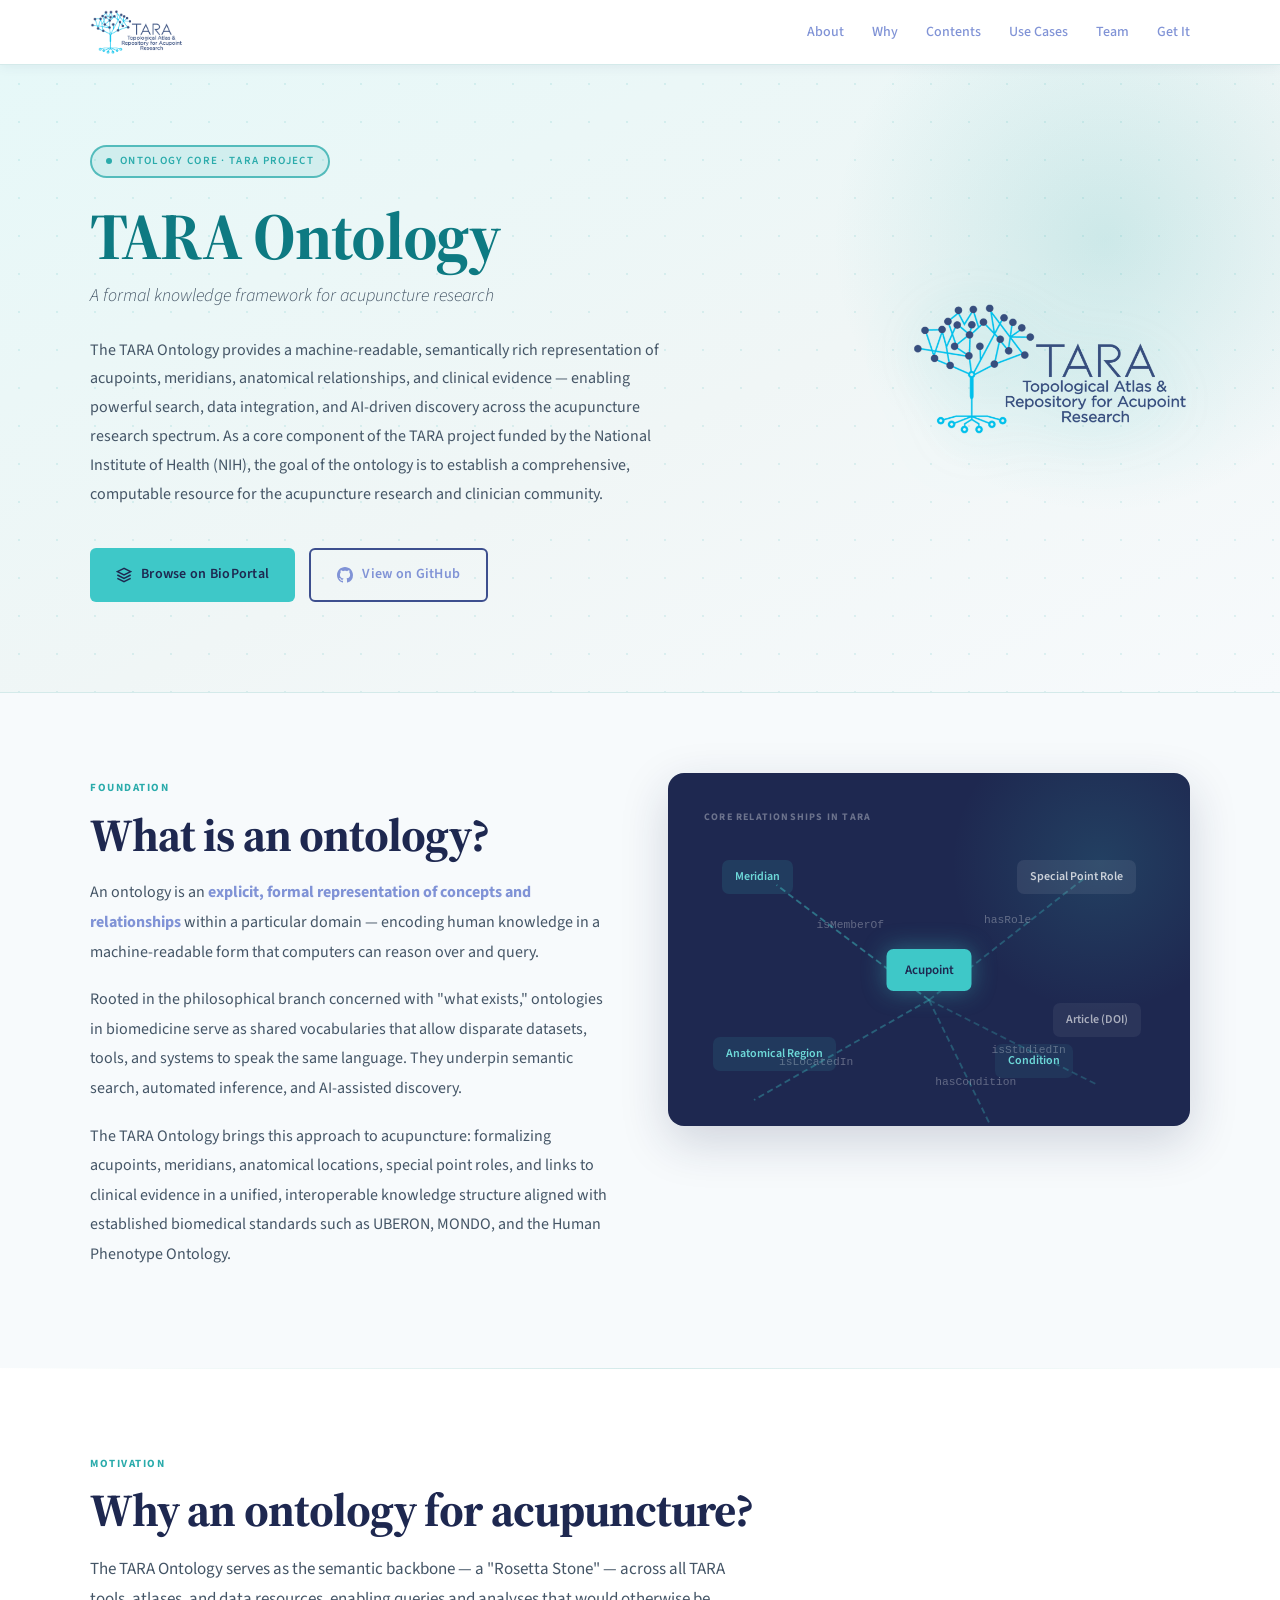
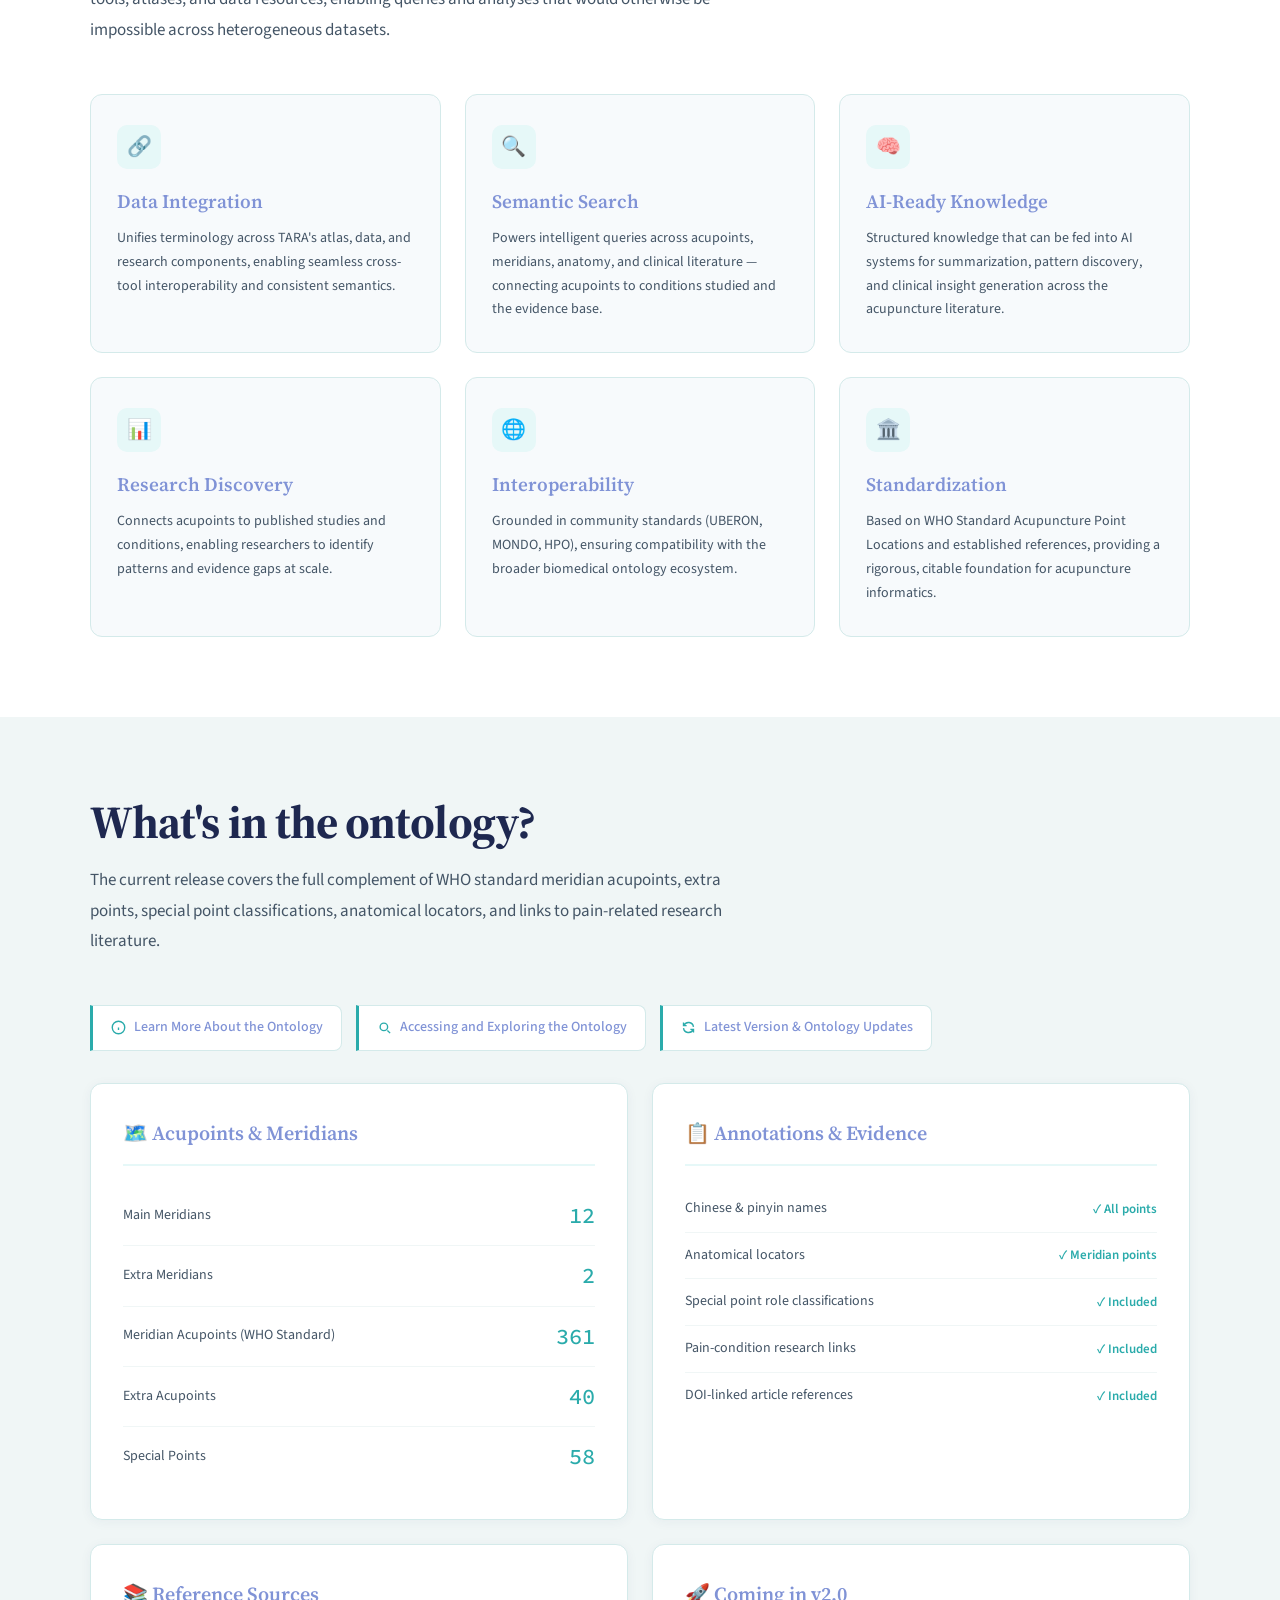
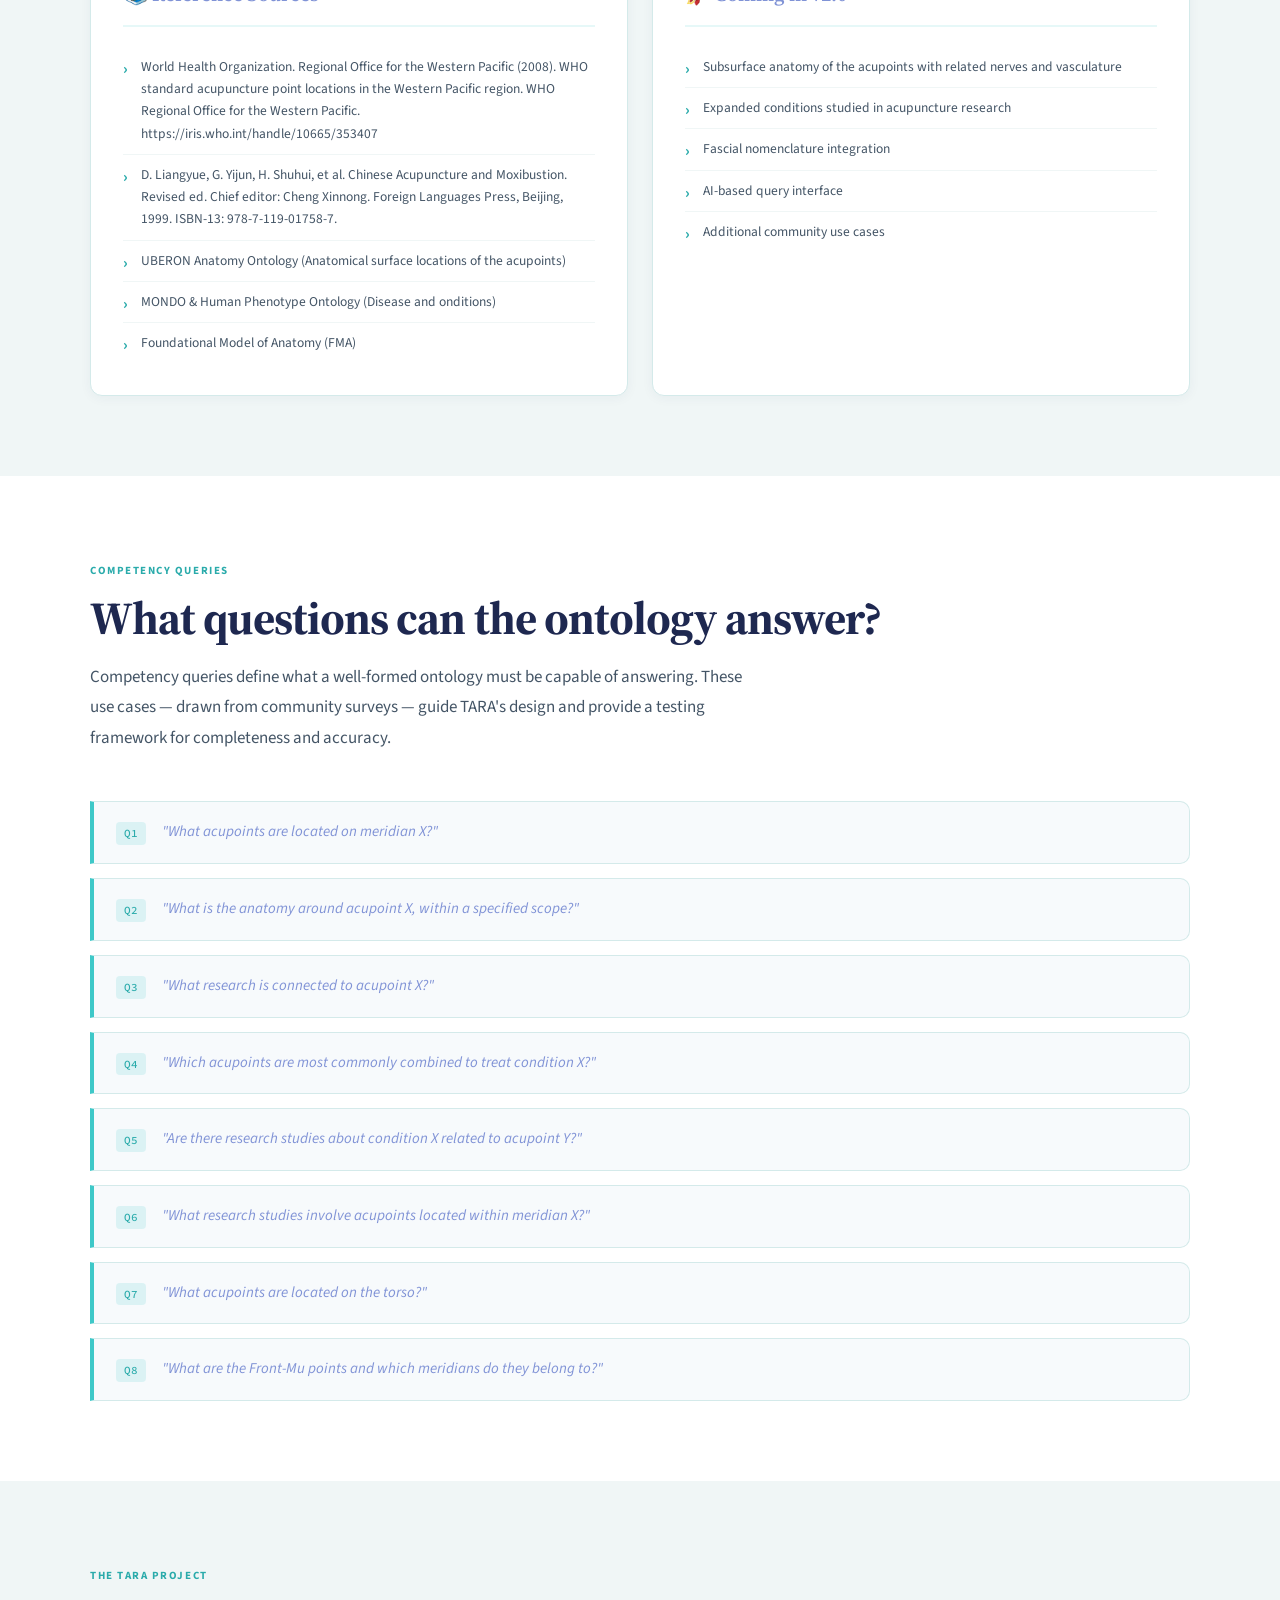
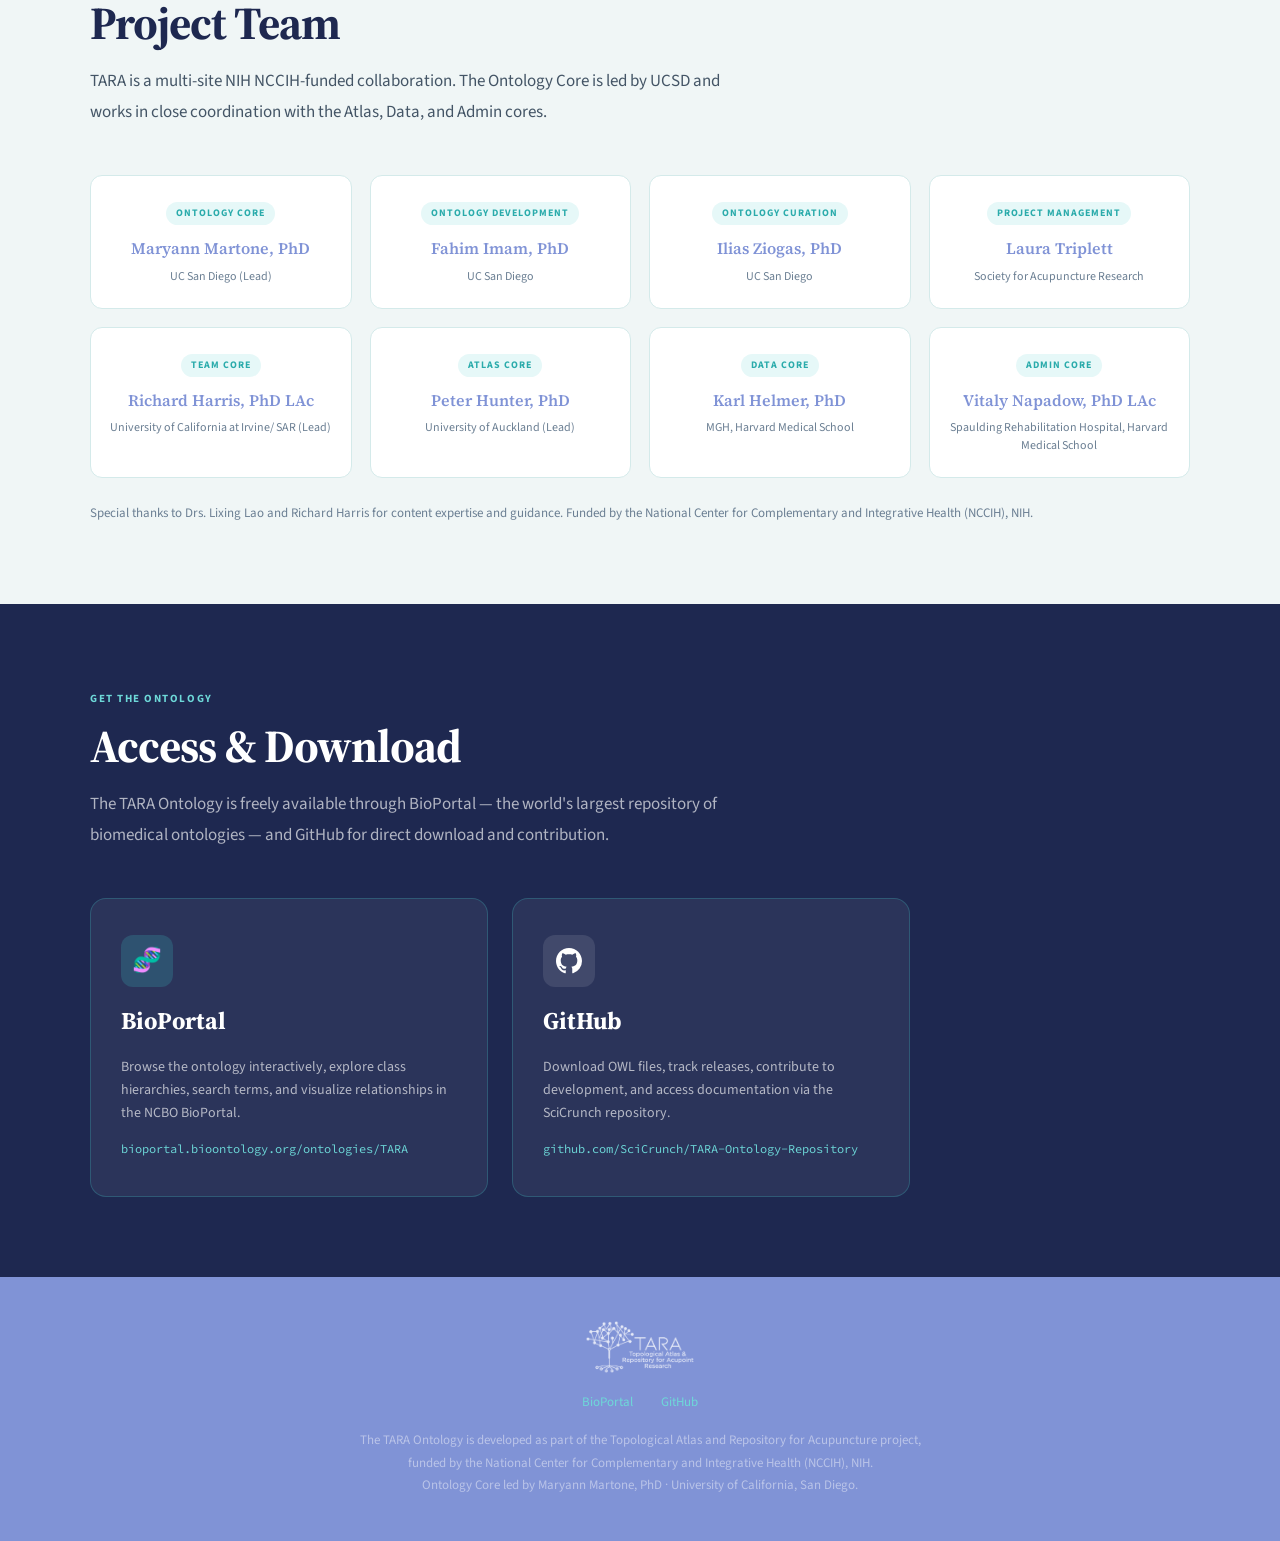
==== website/index.html @ 1ac1353b "added content for TARA ontology website" ====
<!DOCTYPE html>
<html lang="en">
<head>
<meta charset="UTF-8">
<meta name="viewport" content="width=device-width, initial-scale=1.0">
<title>TARA Ontology – Topological Atlas and Repository for Acupuncture</title>
<link rel="preconnect" href="https://fonts.googleapis.com">
<link rel="preconnect" href="https://fonts.gstatic.com" crossorigin>
<link href="https://fonts.googleapis.com/css2?family=Source+Serif+4:ital,opsz,wght@0,8..60,400;0,8..60,600;0,8..60,700;1,8..60,400;1,8..60,600&family=Source+Sans+3:wght@300;400;500;600;700&family=Source+Code+Pro:wght@400;500&display=swap" rel="stylesheet">
<link rel="stylesheet" href="tara-ontology-website.css">
</head>
<body>

<!-- NAV -->
<nav>
  <div class="nav-inner">
    <a href="https://www.acupunctureresearch.org/tara" target="_blank" class="nav-logo">
      <img src="tara-logo.png" alt="TARA – Topological Atlas and Repository for Acupoint Research">
    </a>
    <ul class="nav-links">
      <li><a href="#about">About</a></li>
      <li><a href="#why">Why</a></li>
      <li><a href="#contents">Contents</a></li>
      <li><a href="#usecases">Use Cases</a></li>
      <li><a href="#team">Team</a></li>
      <li><a href="#access">Get It</a></li>
    </ul>
  </div>
</nav>

<!-- HERO -->
<header class="hero">
  <div class="hero-inner">
    <div class="hero-text">
      <div class="hero-badge">Ontology Core · TARA Project</div>
      <h1><span>TARA Ontology</span></h1>
      <p class="hero-subtitle">A formal knowledge framework for acupuncture research</p>
      <p class="hero-desc">
        The TARA Ontology provides a machine-readable, semantically rich representation of
        acupoints, meridians, anatomical relationships, and clinical evidence — enabling
        powerful search, data integration, and AI-driven discovery across the acupuncture
        research spectrum.
        As a core component of the TARA project funded by the National Institute of Health (NIH), 
        the goal of the ontology is to establish a comprehensive, computable resource for the acupuncture 
        research and clinician community. 

      </p>
      <div class="hero-ctas">
        <a href="https://bioportal.bioontology.org/ontologies/TARA" target="_blank" class="btn btn-primary">
          <svg width="16" height="16" viewBox="0 0 24 24" fill="none" stroke="currentColor" stroke-width="2.2"><path d="M12 2L2 7l10 5 10-5-10-5z"/><path d="M2 17l10 5 10-5"/><path d="M2 12l10 5 10-5"/></svg>
          Browse on BioPortal
        </a>
        <a href="https://github.com/SciCrunch/TARA-Ontology-Repository" target="_blank" class="btn btn-outline">
          <svg width="16" height="16" viewBox="0 0 24 24" fill="currentColor"><path d="M12 0C5.37 0 0 5.37 0 12c0 5.31 3.435 9.795 8.205 11.385.6.105.825-.255.825-.57 0-.285-.015-1.23-.015-2.235-3.015.555-3.795-.735-4.035-1.41-.135-.345-.72-1.41-1.23-1.695-.42-.225-1.02-.78-.015-.795.945-.015 1.62.87 1.845 1.23 1.08 1.815 2.805 1.305 3.495.99.105-.78.42-1.305.765-1.605-2.67-.3-5.46-1.335-5.46-5.925 0-1.305.465-2.385 1.23-3.225-.12-.3-.54-1.53.12-3.18 0 0 1.005-.315 3.3 1.23.96-.27 1.98-.405 3-.405s2.04.135 3 .405c2.295-1.56 3.3-1.23 3.3-1.23.66 1.65.24 2.88.12 3.18.765.84 1.23 1.905 1.23 3.225 0 4.605-2.805 5.625-5.475 5.925.435.375.81 1.095.81 2.22 0 1.605-.015 2.895-.015 3.3 0 .315.225.69.825.57A12.02 12.02 0 0 0 24 12c0-6.63-5.37-12-12-12z"/></svg>
          View on GitHub
        </a>
      </div>
    </div>
    <div class="hero-logo-wrap">
      <a href="https://www.acupunctureresearch.org/tara" target="_blank">
        <img src="tara-logo.png" alt="TARA Logo">
      </a>
    </div>
  </div>
</header>

<main>
<!-- ABOUT -->
<section id="about">
  <div class="section-inner">
    <div class="ontology-grid">
      <div class="ontology-text reveal">
        <span class="section-tag">Foundation</span>
        <h2 class="section-title">What is an ontology?</h2>
        <p>
          An ontology is an <strong>explicit, formal representation of concepts and
          relationships</strong> within a particular domain — encoding human knowledge
          in a machine-readable form that computers can reason over and query.
        </p>
        <p>
          Rooted in the philosophical branch concerned with "what exists," ontologies in
          biomedicine serve as shared vocabularies that allow disparate datasets, tools,
          and systems to speak the same language. They underpin semantic search, automated
          inference, and AI-assisted discovery.
        </p>
        <p>
          The TARA Ontology brings this approach to acupuncture: formalizing acupoints,
          meridians, anatomical locations, special point roles, and links to clinical
          evidence in a unified, interoperable knowledge structure aligned with established
          biomedical standards such as UBERON, MONDO, and the Human Phenotype Ontology.
        </p>
      </div>

      <div class="kg-card reveal">
        <div class="kg-label-top">Core Relationships in TARA</div>
        <div class="kg-nodes">
          <svg class="kg-edges" viewBox="0 0 360 240" xmlns="http://www.w3.org/2000/svg">
            <line x1="180" y1="120" x2="58"  y2="28"  stroke="rgba(62,200,200,0.45)" stroke-width="1.5" stroke-dasharray="5 3"/>
            <line x1="180" y1="120" x2="305" y2="22"  stroke="rgba(62,200,200,0.3)"  stroke-width="1.5" stroke-dasharray="5 3"/>
            <line x1="180" y1="120" x2="40"  y2="200" stroke="rgba(62,200,200,0.35)" stroke-width="1.5" stroke-dasharray="5 3"/>
            <line x1="180" y1="120" x2="315" y2="188" stroke="rgba(62,200,200,0.25)" stroke-width="1.5" stroke-dasharray="5 3"/>
            <line x1="180" y1="120" x2="228" y2="218" stroke="rgba(62,200,200,0.3)"  stroke-width="1.5" stroke-dasharray="5 3"/>
            <text x="90"  y="62"  font-family="monospace" font-size="9" fill="rgba(255,255,255,0.3)">isMemberOf</text>
            <text x="224" y="58"  font-family="monospace" font-size="9" fill="rgba(255,255,255,0.3)">hasRole</text>
            <text x="60"  y="172" font-family="monospace" font-size="9" fill="rgba(255,255,255,0.3)">isLocatedIn</text>
            <text x="230" y="162" font-family="monospace" font-size="9" fill="rgba(255,255,255,0.3)">isStudiedIn</text>
            <text x="185" y="188" font-family="monospace" font-size="9" fill="rgba(255,255,255,0.3)">hasCondition</text>
          </svg>
          <div class="kg-node center">Acupoint</div>
          <div class="kg-node n1">Meridian</div>
          <div class="kg-node n2">Special Point Role</div>
          <div class="kg-node n3">Anatomical Region</div>
          <div class="kg-node n4">Article (DOI)</div>
          <div class="kg-node n5">Condition</div>
        </div>
      </div>
    </div>
  </div>
</section>

<div class="divider"></div>

<!-- WHY -->
<section id="why">
  <div class="section-inner">
    <span class="section-tag">Motivation</span>
    <h2 class="section-title">Why an ontology for acupuncture?</h2>
    <p class="section-lead">
      The TARA Ontology serves as the semantic backbone — a "Rosetta Stone" — across all TARA
      tools, atlases, and data resources, enabling queries and analyses that would otherwise
      be impossible across heterogeneous datasets.
    </p>
    <div class="benefits-grid">
      <div class="benefit-card reveal">
        <div class="benefit-icon">🔗</div>
        <h3>Data Integration</h3>
        <p>Unifies terminology across TARA's atlas, data, and research components, enabling seamless cross-tool interoperability and consistent semantics.</p>
      </div>
      <div class="benefit-card reveal">
        <div class="benefit-icon">🔍</div>
        <h3>Semantic Search</h3>
        <p>Powers intelligent queries across acupoints, meridians, anatomy, and clinical literature — connecting acupoints to conditions studied and the evidence base.</p>
      </div>
      <div class="benefit-card reveal">
        <div class="benefit-icon">🧠</div>
        <h3>AI-Ready Knowledge</h3>
        <p>Structured knowledge that can be fed into AI systems for summarization, pattern discovery, and clinical insight generation across the acupuncture literature.</p>
      </div>
      <div class="benefit-card reveal">
        <div class="benefit-icon">📊</div>
        <h3>Research Discovery</h3>
        <p>Connects acupoints to published studies and conditions, enabling researchers to identify patterns and evidence gaps at scale.</p>
      </div>
      <div class="benefit-card reveal">
        <div class="benefit-icon">🌐</div>
        <h3>Interoperability</h3>
        <p>Grounded in community standards (UBERON, MONDO, HPO), ensuring compatibility with the broader biomedical ontology ecosystem.</p>
      </div>
      <div class="benefit-card reveal">
        <div class="benefit-icon">🏛️</div>
        <h3>Standardization</h3>
        <p>Based on WHO Standard Acupuncture Point Locations and established references, providing a rigorous, citable foundation for acupuncture informatics.</p>
      </div>
    </div>
  </div>
</section>

<!-- CONTENTS -->
<section id="contents">
  <div class="section-inner">
    <h2 class="section-title">What's in the ontology?</h2>
    <p class="section-lead">
      The current release covers the full complement of WHO standard meridian acupoints, extra points,
      special point classifications, anatomical locators, and links to pain-related research literature.
    </p>
    <div class="contents-links">
      <a href="https://github.com/SciCrunch/TARA-Ontology-Repository#tara-acupoints-ontology--an-overview" target="_blank" class="contents-link">
        <svg width="15" height="15" viewBox="0 0 24 24" fill="none" stroke="currentColor" stroke-width="2.2"><circle cx="12" cy="12" r="10"/><path d="M12 16v-4m0-4h.01"/></svg>
        Learn More About the Ontology
      </a>
      <a href="https://github.com/SciCrunch/TARA-Ontology-Repository#accessing-and-exploring-tara-ontology" target="_blank" class="contents-link">
        <svg width="15" height="15" viewBox="0 0 24 24" fill="none" stroke="currentColor" stroke-width="2.2"><path d="M21 21l-4.35-4.35M17 11A6 6 0 1 1 5 11a6 6 0 0 1 12 0z"/></svg>
        Accessing and Exploring the Ontology
      </a>
      <a href="https://purl.org/tara/ontology/updates" target="_blank" class="contents-link">
        <svg width="15" height="15" viewBox="0 0 24 24" fill="none" stroke="currentColor" stroke-width="2.2"><path d="M4 4v5h.582m15.356 2A8.001 8.001 0 0 0 4.582 9m0 0H9m11 11v-5h-.581m0 0a8.003 8.003 0 0 1-15.357-2m15.357 2H15"/></svg>
        Latest Version &amp; Ontology Updates
      </a>
    </div>
    <div class="contents-grid">
      <div class="content-panel reveal">
        <h3>🗺️ Acupoints &amp; Meridians</h3>
        <div class="stat-row"><span>Main Meridians</span><span class="stat-num">12</span></div>
        <div class="stat-row"><span>Extra Meridians</span><span class="stat-num">2</span></div>
        <div class="stat-row"><span>Meridian Acupoints (WHO Standard)</span><span class="stat-num">361</span></div>
        <div class="stat-row"><span>Extra Acupoints</span><span class="stat-num">40</span></div>
        <div class="stat-row"><span>Special Points</span><span class="stat-num">58</span></div>
      </div>
      <div class="content-panel reveal">
        <h3>📋 Annotations &amp; Evidence</h3>
        <div class="stat-row"><span>Chinese &amp; pinyin names</span><span class="stat-check">✓ All points</span></div>
        <div class="stat-row"><span>Anatomical locators</span><span class="stat-check">✓ Meridian points</span></div>
        <div class="stat-row"><span>Special point role classifications</span><span class="stat-check">✓ Included</span></div>
        <div class="stat-row"><span>Pain-condition research links</span><span class="stat-check">✓ Included</span></div>
        <div class="stat-row"><span>DOI-linked article references</span><span class="stat-check">✓ Included</span></div>
      </div>
      <div class="content-panel reveal">
        <h3>📚 Reference Sources</h3>
        <div class="source-item">World Health Organization. Regional Office for the Western Pacific (2008). WHO standard acupuncture point locations in the Western Pacific region. WHO Regional Office for the Western Pacific. https://iris.who.int/handle/10665/353407</div>
        <div class="source-item">D. Liangyue, G. Yijun, H. Shuhui, et al. Chinese Acupuncture and Moxibustion. Revised ed. Chief editor:
 Cheng Xinnong. Foreign Languages Press, Beijing, 1999. ISBN-13: 978-7-119-01758-7.
</div>
        <div class="source-item">UBERON Anatomy Ontology (Anatomical surface locations of the acupoints)</div>
        <div class="source-item">MONDO &amp; Human Phenotype Ontology (Disease and onditions)</div>
        <div class="source-item">Foundational Model of Anatomy (FMA)</div>
      </div>
      <div class="content-panel reveal">
        <h3>🚀 Coming in v2.0</h3>
        <div class="source-item">Subsurface anatomy of the acupoints with related nerves and vasculature</div>
        <div class="source-item">Expanded conditions studied in acupuncture research</div>
        <div class="source-item">Fascial nomenclature integration</div>
        <div class="source-item">AI-based query interface</div>
        <div class="source-item">Additional community use cases</div>
      </div>
    </div>
  </div>
</section>

<!-- USE CASES -->
<section id="usecases">
  <div class="section-inner">
    <span class="section-tag">Competency Queries</span>
    <h2 class="section-title">What questions can the ontology answer?</h2>
    <p class="section-lead">
      Competency queries define what a well-formed ontology must be capable of answering. These
      use cases — drawn from community surveys — guide TARA's design and provide a testing
      framework for completeness and accuracy.
    </p>
    <div class="queries-list">
      <div class="query-item reveal"><span class="query-num">Q1</span><span class="query-text">"What acupoints are located on meridian X?"</span></div>
      <div class="query-item reveal"><span class="query-num">Q2</span><span class="query-text">"What is the anatomy around acupoint X, within a specified scope?"</span></div>
      <div class="query-item reveal"><span class="query-num">Q3</span><span class="query-text">"What research is connected to acupoint X?"</span></div>
      <div class="query-item reveal"><span class="query-num">Q4</span><span class="query-text">"Which acupoints are most commonly combined to treat condition X?"</span></div>
      <div class="query-item reveal"><span class="query-num">Q5</span><span class="query-text">"Are there research studies about condition X related to acupoint Y?"</span></div>
      <div class="query-item reveal"><span class="query-num">Q6</span><span class="query-text">"What research studies involve acupoints located within meridian X?"</span></div>
      <div class="query-item reveal"><span class="query-num">Q7</span><span class="query-text">"What acupoints are located on the torso?"</span></div>
      <div class="query-item reveal"><span class="query-num">Q8</span><span class="query-text">"What are the Front-Mu points and which meridians do they belong to?"</span></div>
    </div>
  </div>
</section>

<!-- TEAM -->
<section id="team">
  <div class="section-inner">
    <span class="section-tag">The TARA Project</span>
    <h2 class="section-title">Project Team</h2>
    <p class="section-lead">
      TARA is a multi-site NIH NCCIH-funded collaboration. The Ontology Core is led by UCSD
      and works in close coordination with the Atlas, Data, and Admin cores.
    </p>
    <div class="team-grid">
      <div class="team-card reveal">
        <div class="team-core-tag">Ontology Core</div>
        <div class="team-lead">Maryann Martone, PhD</div>
        <div class="team-inst">UC San Diego (Lead)</div>
      </div>
       <div class="team-card reveal">
        <div class="team-core-tag">Ontology Development</div>
        <div class="team-lead">Fahim Imam, PhD</div>
        <div class="team-inst">UC San Diego</div>
      </div>
      <div class="team-card reveal">
        <div class="team-core-tag">Ontology Curation</div>
        <div class="team-lead">Ilias Ziogas, PhD</div>
        <div class="team-inst">UC San Diego</div>
      </div>
      <div class="team-card reveal">
        <div class="team-core-tag">Project Management</div>
        <div class="team-lead">Laura Triplett</div>
        <div class="team-inst">Society for Acupuncture Research</div>
      </div>
      <div class="team-card reveal">
        <div class="team-core-tag">Team Core</div>
        <div class="team-lead">Richard Harris, PhD LAc</div>
        <div class="team-inst">University of California at Irvine/ SAR (Lead)</div>
      </div>
      <div class="team-card reveal">
        <div class="team-core-tag">Atlas Core</div>
        <div class="team-lead">Peter Hunter, PhD</div>
        <div class="team-inst">University of Auckland (Lead)</div>
      </div>
      <div class="team-card reveal">
        <div class="team-core-tag">Data Core</div>
        <div class="team-lead">Karl Helmer, PhD</div>
        <div class="team-inst">MGH, Harvard Medical School</div>
      </div>
      <div class="team-card reveal">
        <div class="team-core-tag">Admin Core</div>
        <div class="team-lead">Vitaly Napadow, PhD LAc</div>
        <div class="team-inst">Spaulding Rehabilitation Hospital, Harvard Medical School</div>
      </div>
     
    </div>
    <p style="margin-top:24px; font-size:13px; color:var(--text-lt);">
      Special thanks to Drs. Lixing Lao and Richard Harris for content expertise and guidance.
      Funded by the National Center for Complementary and Integrative Health (NCCIH), NIH.
    </p>
  </div>
</section>

<!-- ACCESS -->
<section id="access">
  <div class="section-inner">
    <span class="section-tag">Get the Ontology</span>
    <h2 class="section-title">Access &amp; Download</h2>
    <p class="section-lead">
      The TARA Ontology is freely available through BioPortal — the world's largest repository
      of biomedical ontologies — and GitHub for direct download and contribution.
    </p>
    <div class="access-cards">
      <a href="https://bioportal.bioontology.org/ontologies/TARA" target="_blank" class="access-card reveal">
        <div class="access-icon bioportal">🧬</div>
        <h3>BioPortal</h3>
        <p>Browse the ontology interactively, explore class hierarchies, search terms, and visualize relationships in the NCBO BioPortal.</p>
        <span class="access-url">bioportal.bioontology.org/ontologies/TARA</span>
      </a>
      <a href="https://github.com/SciCrunch/TARA-Ontology-Repository" target="_blank" class="access-card reveal">
        <div class="access-icon github">
          <svg width="26" height="26" viewBox="0 0 24 24" fill="white"><path d="M12 0C5.37 0 0 5.37 0 12c0 5.31 3.435 9.795 8.205 11.385.6.105.825-.255.825-.57 0-.285-.015-1.23-.015-2.235-3.015.555-3.795-.735-4.035-1.41-.135-.345-.72-1.41-1.23-1.695-.42-.225-1.02-.78-.015-.795.945-.015 1.62.87 1.845 1.23 1.08 1.815 2.805 1.305 3.495.99.105-.78.42-1.305.765-1.605-2.67-.3-5.46-1.335-5.46-5.925 0-1.305.465-2.385 1.23-3.225-.12-.3-.54-1.53.12-3.18 0 0 1.005-.315 3.3 1.23.96-.27 1.98-.405 3-.405s2.04.135 3 .405c2.295-1.56 3.3-1.23 3.3-1.23.66 1.65.24 2.88.12 3.18.765.84 1.23 1.905 1.23 3.225 0 4.605-2.805 5.625-5.475 5.925.435.375.81 1.095.81 2.22 0 1.605-.015 2.895-.015 3.3 0 .315.225.69.825.57A12.02 12.02 0 0 0 24 12c0-6.63-5.37-12-12-12z"/></svg>
        </div>
        <h3>GitHub</h3>
        <p>Download OWL files, track releases, contribute to development, and access documentation via the SciCrunch repository.</p>
        <span class="access-url">github.com/SciCrunch/TARA-Ontology-Repository</span>
      </a>
    </div>
  </div>
</section>
</main>

<!-- FOOTER -->
<footer>
  <div class="footer-inner">
    <div class="footer-logo">
      <img src="tara-logo.png" alt="TARA">
    </div>
    <div class="footer-links">
      <a href="https://bioportal.bioontology.org/ontologies/TARA" target="_blank">BioPortal</a>
      <a href="https://github.com/SciCrunch/TARA-Ontology-Repository" target="_blank">GitHub</a>
    </div>
    <p>
      The TARA Ontology is developed as part of the Topological Atlas and Repository for Acupuncture project,<br>
      funded by the National Center for Complementary and Integrative Health (NCCIH), NIH.<br>
      Ontology Core led by Maryann Martone, PhD · University of California, San Diego.
    </p>
  </div>
</footer>

<script>
  const observer = new IntersectionObserver((entries) => {
    entries.forEach((entry, i) => {
      if (entry.isIntersecting) {
        setTimeout(() => entry.target.classList.add('visible'), i * 75);
        observer.unobserve(entry.target);
      }
    });
  }, { threshold: 0.08, rootMargin: '0px 0px -30px 0px' });
  document.querySelectorAll('.reveal').forEach(el => observer.observe(el));
</script>
</body>
</html>
---- website/tara-ontology-website.css ----
:root {
  --navy:      #8093d6;
  --navy-dk:   #1e2850;
  --navy-lt:   #3d4f8e;
  --teal:      #3ec8c8;
  --teal-dk:   #2aabab;
  --teal-lt:   #6dd8d8;
  --teal-pale: #e6f8f8;
  --white:     #ffffff;
  --off-white: #f7fafc;
  --light-bg:  #f0f6f6;
  --border:    #d4eaea;
  --text:      #1e2d3d;
  --text-mid:  #445566;
  --text-lt:   #6b7f93;
}

*, *::before, *::after { box-sizing: border-box; margin: 0; padding: 0; }
html { scroll-behavior: smooth; }

body {
  font-family: 'Source Sans 3', sans-serif;
  background: var(--white);
  color: var(--text);
  line-height: 1.7;
  font-size: 16px;
}

/* ── NAV ────────────────────────────────── */
nav {
  position: sticky;
  top: 0;
  z-index: 100;
  background: rgba(255,255,255,0.97);
  backdrop-filter: blur(10px);
  border-bottom: 1px solid var(--border);
  padding: 0 40px;
  box-shadow: 0 1px 12px rgba(45,58,107,0.08);
}

.nav-inner {
  max-width: 1100px;
  margin: 0 auto;
  display: flex;
  align-items: center;
  justify-content: space-between;
  height: 64px;
}

.nav-logo img {
  height: 44px;
  width: auto;
  display: block;
}

.nav-links {
  display: flex;
  gap: 28px;
  list-style: none;
}

.nav-links a {
  color: var(--navy);
  text-decoration: none;
  font-size: 14px;
  font-weight: 500;
  transition: color 0.2s;
  padding-bottom: 2px;
  border-bottom: 2px solid transparent;
}

.nav-links a:hover {
  color: var(--teal-dk);
  border-bottom-color: var(--teal);
}

/* ── HERO ───────────────────────────────── */
.hero {
  background: linear-gradient(155deg, #e6f8f8 0%, #f0f6f6 55%, #f7fafc 100%);
  padding: 80px 40px 90px;
  position: relative;
  overflow: hidden;
  border-bottom: 1px solid var(--border);
}

.hero::before {
  content: '';
  position: absolute;
  top: -100px; right: -100px;
  width: 550px; height: 550px;
  border-radius: 50%;
  background: radial-gradient(circle, rgba(42,171,171,0.18) 0%, transparent 70%);
  pointer-events: none;
}

.hero::after {
  content: '';
  position: absolute;
  inset: 0;
  background-image: radial-gradient(circle, rgba(42,171,171,0.12) 1px, transparent 1px);
  background-size: 38px 38px;
  pointer-events: none;
}

.hero-inner {
  position: relative;
  z-index: 1;
  max-width: 1100px;
  margin: 0 auto;
  display: grid;
  grid-template-columns: 1fr auto;
  gap: 48px;
  align-items: center;
}

.hero-badge {
  display: inline-flex;
  align-items: center;
  gap: 8px;
  background: rgba(42,171,171,0.12);
  border: 2px solid rgba(42,171,171,0.75);
  border-radius: 100px;
  padding: 5px 14px;
  font-size: 11px;
  font-weight: 600;
  letter-spacing: 0.12em;
  text-transform: uppercase;
  color: var(--teal-dk);
  margin-bottom: 24px;
}

.hero-badge::before {
  content: '';
  width: 6px; height: 6px;
  border-radius: 50%;
  background: var(--teal-dk);
  animation: pulse 2s ease infinite;
}

@keyframes pulse {
  0%, 100% { opacity: 1; transform: scale(1); }
  50%       { opacity: 0.4; transform: scale(1.6); }
}

.hero h1 {
  font-family: 'Source Serif 4', serif;
  font-size: clamp(38px, 5.5vw, 66px);
  font-weight: 700;
  color: var(--navy-dk);
  line-height: 1.05;
  letter-spacing: -0.02em;
  margin-bottom: 10px;
}

.hero h1 span { color: #0e7a82; }

.hero-subtitle {
  font-size: 18px;
  font-weight: 300;
  color: var(--text-mid);
  margin-bottom: 24px;
  font-style: italic;
}

.hero-desc {
  font-size: 16px;
  color: var(--text-mid);
  max-width: 600px;
  line-height: 1.8;
  margin-bottom: 40px;
}

.hero-ctas { display: flex; flex-wrap: wrap; gap: 14px; }

.hero-logo-wrap {
  position: relative;
  z-index: 1;
  display: flex;
  align-items: center;
  justify-content: center;
}

.hero-logo-wrap img {
  width: 280px;
  max-width: 100%;
  filter: drop-shadow(0 8px 32px rgba(62,200,200,0.35));
  animation: floatLogo 6s ease-in-out infinite;
}

@keyframes floatLogo {
  0%, 100% { transform: translateY(0); }
  50%       { transform: translateY(-10px); }
}

/* ── BUTTONS ────────────────────────────── */
.btn {
  display: inline-flex;
  align-items: center;
  gap: 9px;
  padding: 13px 26px;
  border-radius: 6px;
  font-family: 'Source Sans 3', sans-serif;
  font-size: 14px;
  font-weight: 600;
  letter-spacing: 0.02em;
  text-decoration: none;
  transition: all 0.22s ease;
  cursor: pointer;
  border: none;
}

.btn-primary {
  background: var(--teal);
  color: var(--navy-dk);
}

.btn-primary:hover {
  background: var(--teal-lt);
  transform: translateY(-2px);
  box-shadow: 0 8px 24px rgba(62,200,200,0.35);
}

.btn-outline {
  background: transparent;
  color: var(--navy);
  border: 2px solid var(--navy-lt);
}

.btn-outline:hover {
  border-color: var(--teal-dk);
  color: var(--teal-dk);
  transform: translateY(-2px);
}

/* ── SECTIONS ───────────────────────────── */
section { padding: 80px 40px; }

.section-inner { max-width: 1100px; margin: 0 auto; }

.section-tag {
  display: inline-block;
  font-size: 11px;
  font-weight: 700;
  letter-spacing: 0.14em;
  text-transform: uppercase;
  color: var(--teal-dk);
  margin-bottom: 12px;
}

.section-title {
  font-family: 'Source Serif 4', serif;
  font-size: clamp(28px, 4vw, 46px);
  font-weight: 700;
  color: var(--navy-dk);
  line-height: 1.1;
  letter-spacing: -0.02em;
  margin-bottom: 18px;
}

.section-lead {
  font-size: 17px;
  color: var(--text-mid);
  max-width: 660px;
  line-height: 1.8;
  margin-bottom: 48px;
}

/* ── ABOUT ──────────────────────────────── */
#about { background: var(--off-white); }

.ontology-grid {
  display: grid;
  grid-template-columns: 1fr 1fr;
  gap: 56px;
  align-items: start;
}

.ontology-text p {
  font-size: 16px;
  color: var(--text-mid);
  line-height: 1.85;
  margin-bottom: 18px;
}

.ontology-text p strong { color: var(--navy); }

.kg-card {
  background: var(--navy-dk);
  border-radius: 16px;
  padding: 36px;
  position: relative;
  overflow: hidden;
  box-shadow: 0 16px 48px rgba(30,40,80,0.18);
}

.kg-card::before {
  content: '';
  position: absolute;
  top: -60px; right: -60px;
  width: 300px; height: 300px;
  border-radius: 50%;
  background: radial-gradient(circle, rgba(62,200,200,0.15) 0%, transparent 70%);
}

.kg-label-top {
  font-size: 10px;
  font-weight: 700;
  letter-spacing: 0.12em;
  text-transform: uppercase;
  color: rgba(255,255,255,0.35);
  margin-bottom: 24px;
  position: relative;
}

.kg-nodes { position: relative; height: 240px; }

.kg-node {
  position: absolute;
  border-radius: 7px;
  padding: 7px 13px;
  font-size: 12px;
  font-weight: 600;
  white-space: nowrap;
  font-family: 'Source Sans 3', sans-serif;
}

.kg-node.center {
  background: var(--teal);
  color: var(--navy-dk);
  top: 50%; left: 50%;
  transform: translate(-50%, -50%);
  font-size: 13px;
  padding: 10px 18px;
  box-shadow: 0 0 24px rgba(62,200,200,0.4);
}

.kg-node.n1 { background: rgba(62,200,200,0.12); color: var(--teal-lt); top: 4%; left: 4%; }
.kg-node.n2 { background: rgba(255,255,255,0.08); color: rgba(255,255,255,0.75); top: 4%; right: 4%; }
.kg-node.n3 { background: rgba(62,200,200,0.1);  color: var(--teal-lt); bottom: 8%; left: 2%; }
.kg-node.n4 { background: rgba(255,255,255,0.06); color: rgba(255,255,255,0.6); bottom: 22%; right: 3%; }
.kg-node.n5 { background: rgba(62,200,200,0.08); color: var(--teal-lt); bottom: 5%; right: 18%; }

.kg-edges { position: absolute; inset: 0; pointer-events: none; }

/* ── WHY ────────────────────────────────── */
#why { background: var(--white); }

.benefits-grid {
  display: grid;
  grid-template-columns: repeat(3, 1fr);
  gap: 24px;
}

.benefit-card {
  background: var(--off-white);
  border: 1px solid var(--border);
  border-radius: 12px;
  padding: 30px 26px;
  transition: all 0.28s ease;
  position: relative;
  overflow: hidden;
}

.benefit-card::after {
  content: '';
  position: absolute;
  top: 0; left: 0; right: 0;
  height: 3px;
  background: linear-gradient(90deg, var(--teal-dk), var(--teal-lt));
  transform: scaleX(0);
  transform-origin: left;
  transition: transform 0.3s ease;
}

.benefit-card:hover::after { transform: scaleX(1); }
.benefit-card:hover {
  background: var(--white);
  transform: translateY(-4px);
  box-shadow: 0 12px 36px rgba(45,58,107,0.1);
  border-color: var(--teal-lt);
}

.benefit-icon {
  width: 44px; height: 44px;
  border-radius: 10px;
  background: var(--teal-pale);
  display: flex;
  align-items: center;
  justify-content: center;
  font-size: 20px;
  margin-bottom: 16px;
}

.benefit-card h3 {
  font-family: 'Source Serif 4', serif;
  font-size: 19px;
  font-weight: 600;
  color: var(--navy);
  margin-bottom: 10px;
}

.benefit-card p { font-size: 14px; color: var(--text-mid); line-height: 1.7; }

/* ── CONTENTS ───────────────────────────── */
#contents { background: var(--light-bg); }

.contents-grid {
  display: grid;
  grid-template-columns: 1fr 1fr;
  gap: 24px;
}

.content-panel {
  background: var(--white);
  border: 1px solid var(--border);
  border-radius: 12px;
  padding: 32px;
  box-shadow: 0 2px 12px rgba(45,58,107,0.05);
}

.content-panel h3 {
  font-family: 'Source Serif 4', serif;
  font-size: 20px;
  font-weight: 600;
  color: var(--navy);
  margin-bottom: 20px;
  padding-bottom: 14px;
  border-bottom: 2px solid var(--teal-pale);
}

.stat-row {
  display: flex;
  align-items: center;
  justify-content: space-between;
  padding: 11px 0;
  border-bottom: 1px solid var(--light-bg);
  font-size: 14px;
  color: var(--text-mid);
}

.stat-row:last-child { border-bottom: none; }

.stat-num {
  font-family: 'Source Code Pro', monospace;
  font-size: 22px;
  font-weight: 500;
  color: var(--teal-dk);
}

.stat-check { font-size: 13px; color: var(--teal-dk); font-weight: 600; }

.source-item {
  font-size: 13.5px;
  color: var(--text-mid);
  line-height: 1.65;
  padding: 9px 0 9px 18px;
  border-bottom: 1px solid var(--light-bg);
  position: relative;
}

.source-item::before {
  content: '›';
  position: absolute;
  left: 0;
  color: var(--teal-dk);
  font-weight: 700;
  font-size: 16px;
}

.source-item:last-child { border-bottom: none; }

/* ── CONTENTS LINKS ─────────────────────── */
.contents-links {
  display: flex;
  flex-wrap: wrap;
  gap: 14px;
  margin-bottom: 32px;
}

.contents-link {
  display: inline-flex;
  align-items: center;
  gap: 8px;
  padding: 10px 18px;
  background: var(--white);
  border: 1px solid var(--border);
  border-left: 3px solid var(--teal-dk);
  border-radius: 0 8px 8px 0;
  font-size: 14px;
  font-weight: 500;
  color: var(--navy);
  text-decoration: none;
  transition: all 0.2s ease;
}

.contents-link svg { color: var(--teal-dk); flex-shrink: 0; }

.contents-link:hover {
  background: var(--teal-pale);
  border-color: var(--teal-dk);
  color: var(--teal-dk);
  transform: translateX(3px);
  box-shadow: 0 3px 12px rgba(45,58,107,0.08);
}

/* ── USE CASES ──────────────────────────── */
#usecases { background: var(--white); }

.queries-list { display: flex; flex-direction: column; gap: 14px; }

.query-item {
  background: var(--off-white);
  border: 1px solid var(--border);
  border-left: 4px solid var(--teal);
  border-radius: 0 10px 10px 0;
  padding: 18px 22px;
  display: flex;
  align-items: flex-start;
  gap: 16px;
  transition: all 0.2s ease;
}

.query-item:hover {
  background: var(--teal-pale);
  transform: translateX(4px);
  border-color: var(--teal-dk);
  border-left-color: var(--teal-dk);
  box-shadow: 0 4px 16px rgba(45,58,107,0.08);
}

.query-num {
  font-family: 'Source Code Pro', monospace;
  font-size: 11px;
  font-weight: 500;
  color: var(--teal-dk);
  background: rgba(62,200,200,0.15);
  border-radius: 4px;
  padding: 2px 8px;
  flex-shrink: 0;
  margin-top: 2px;
}

.query-text { font-size: 15px; color: var(--navy); font-style: italic; line-height: 1.6; }

/* ── TEAM ───────────────────────────────── */
#team { background: var(--light-bg); }

.team-grid { display: grid; grid-template-columns: repeat(4, 1fr); gap: 18px; }

.team-card {
  background: var(--white);
  border: 1px solid var(--border);
  border-radius: 12px;
  padding: 22px 18px;
  text-align: center;
  transition: all 0.25s ease;
}

.team-card:hover {
  transform: translateY(-3px);
  box-shadow: 0 8px 28px rgba(45,58,107,0.1);
  border-color: var(--teal-lt);
}

.team-core-tag {
  font-size: 10px;
  font-weight: 700;
  letter-spacing: 0.1em;
  text-transform: uppercase;
  color: var(--teal-dk);
  background: var(--teal-pale);
  border-radius: 100px;
  padding: 3px 10px;
  display: inline-block;
  margin-bottom: 10px;
}

.team-lead { font-family: 'Source Serif 4', serif; font-size: 16px; font-weight: 600; color: var(--navy); margin-bottom: 5px; }
.team-inst { font-size: 12px; color: var(--text-lt); line-height: 1.5; }

/* ── ACCESS ─────────────────────────────── */
#access { background: var(--navy-dk); padding: 80px 40px; }
#access .section-title { color: #fff; }
#access .section-tag   { color: var(--teal-lt); }
#access .section-lead  { color: rgba(255,255,255,0.65); }

.access-cards { display: grid; grid-template-columns: 1fr 1fr; gap: 24px; max-width: 820px; }

.access-card {
  background: rgba(255,255,255,0.06);
  border: 1px solid rgba(62,200,200,0.25);
  border-radius: 16px;
  padding: 36px 30px;
  text-decoration: none;
  color: #fff;
  transition: all 0.3s ease;
  display: flex;
  flex-direction: column;
  gap: 14px;
}

.access-card:hover {
  background: rgba(62,200,200,0.1);
  border-color: var(--teal);
  transform: translateY(-4px);
  box-shadow: 0 16px 48px rgba(62,200,200,0.15);
}

.access-icon {
  width: 52px; height: 52px;
  border-radius: 12px;
  display: flex;
  align-items: center;
  justify-content: center;
  font-size: 24px;
}

.access-icon.bioportal { background: rgba(62,200,200,0.2); }
.access-icon.github    { background: rgba(255,255,255,0.1); }

.access-card h3 { font-family: 'Source Serif 4', serif; font-size: 24px; font-weight: 700; }
.access-card p  { font-size: 14px; color: rgba(255,255,255,0.65); line-height: 1.65; }

.access-url {
  font-size: 12px;
  font-family: 'Source Code Pro', monospace;
  color: var(--teal-lt);
  margin-top: auto;
  word-break: break-all;
}

/* ── FOOTER ─────────────────────────────── */
footer { background: var(--navy); padding: 44px 40px; text-align: center; }
.footer-inner { max-width: 800px; margin: 0 auto; }

.footer-logo { display: flex; align-items: center; justify-content: center; margin-bottom: 18px; }
.footer-logo img { height: 52px; filter: brightness(0) invert(1) opacity(0.8); }

footer p { font-size: 13px; color: rgba(255,255,255,0.45); line-height: 1.75; }

.footer-links { display: flex; justify-content: center; gap: 28px; margin: 16px 0; }
.footer-links a { font-size: 13px; color: var(--teal-lt); text-decoration: none; transition: color 0.2s; }
.footer-links a:hover { color: #fff; }

/* ── DIVIDER ─────────────────────────────── */
.divider { height: 1px; background: linear-gradient(90deg, transparent, var(--border), transparent); }

/* ── ANIMATIONS ──────────────────────────── */
.reveal { opacity: 0; transform: translateY(18px); transition: opacity 0.55s ease, transform 0.55s ease; }
.reveal.visible { opacity: 1; transform: translateY(0); }

@keyframes fadeUp {
  from { opacity: 0; transform: translateY(20px); }
  to   { opacity: 1; transform: translateY(0); }
}

.hero-badge     { animation: fadeUp 0.7s 0.0s ease both; }
.hero h1        { animation: fadeUp 0.7s 0.1s ease both; }
.hero-subtitle  { animation: fadeUp 0.7s 0.2s ease both; }
.hero-desc      { animation: fadeUp 0.7s 0.3s ease both; }
.hero-ctas      { animation: fadeUp 0.7s 0.4s ease both; }
.hero-logo-wrap { animation: fadeUp 0.9s 0.3s ease both; }

/* ── RESPONSIVE ──────────────────────────── */
@media (max-width: 960px) {
  .hero-inner    { grid-template-columns: 1fr; }
  .hero-logo-wrap{ display: none; }
  .ontology-grid,
  .contents-grid,
  .access-cards  { grid-template-columns: 1fr; }
  .benefits-grid { grid-template-columns: repeat(2, 1fr); }
  .team-grid     { grid-template-columns: repeat(2, 1fr); }
  .nav-links     { display: none; }
}

@media (max-width: 600px) {
  section, .hero { padding: 60px 20px; }
  .benefits-grid,
  .team-grid     { grid-template-columns: 1fr; }
  #access        { padding: 60px 20px; }
}
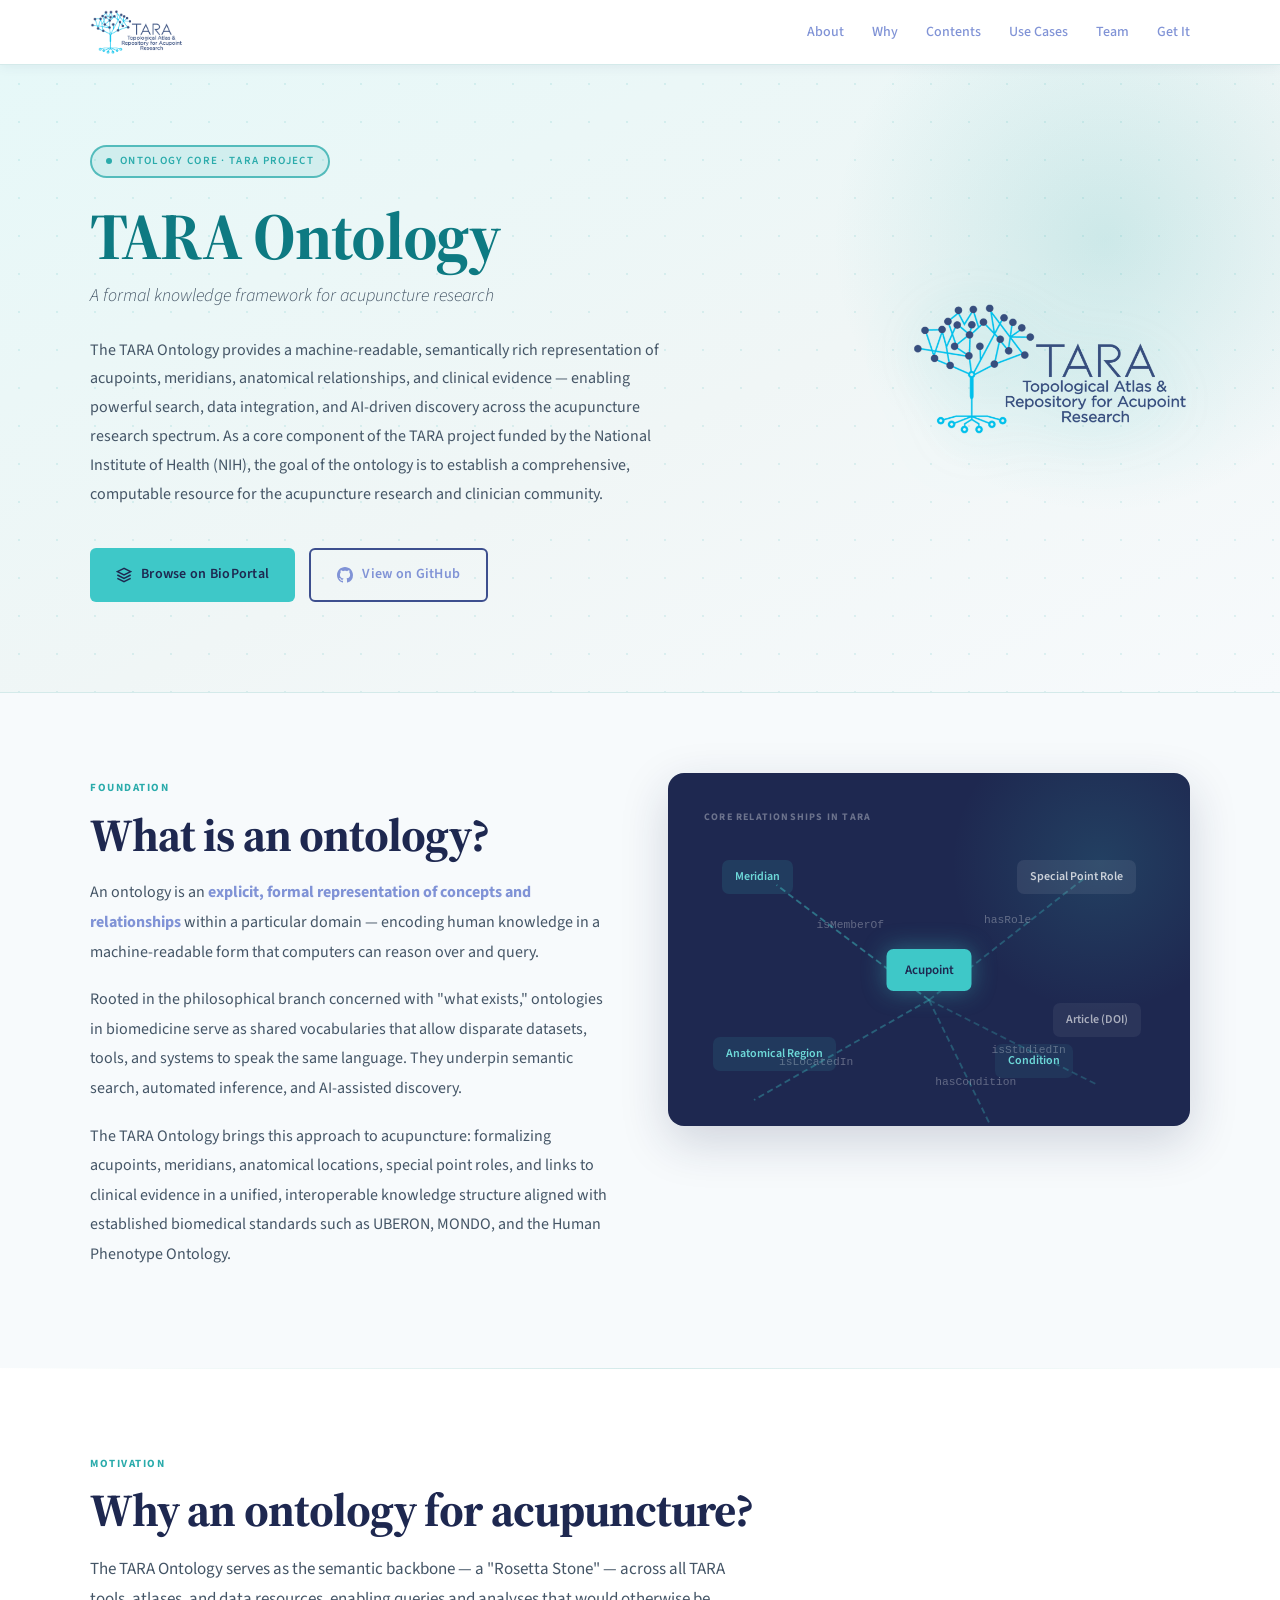
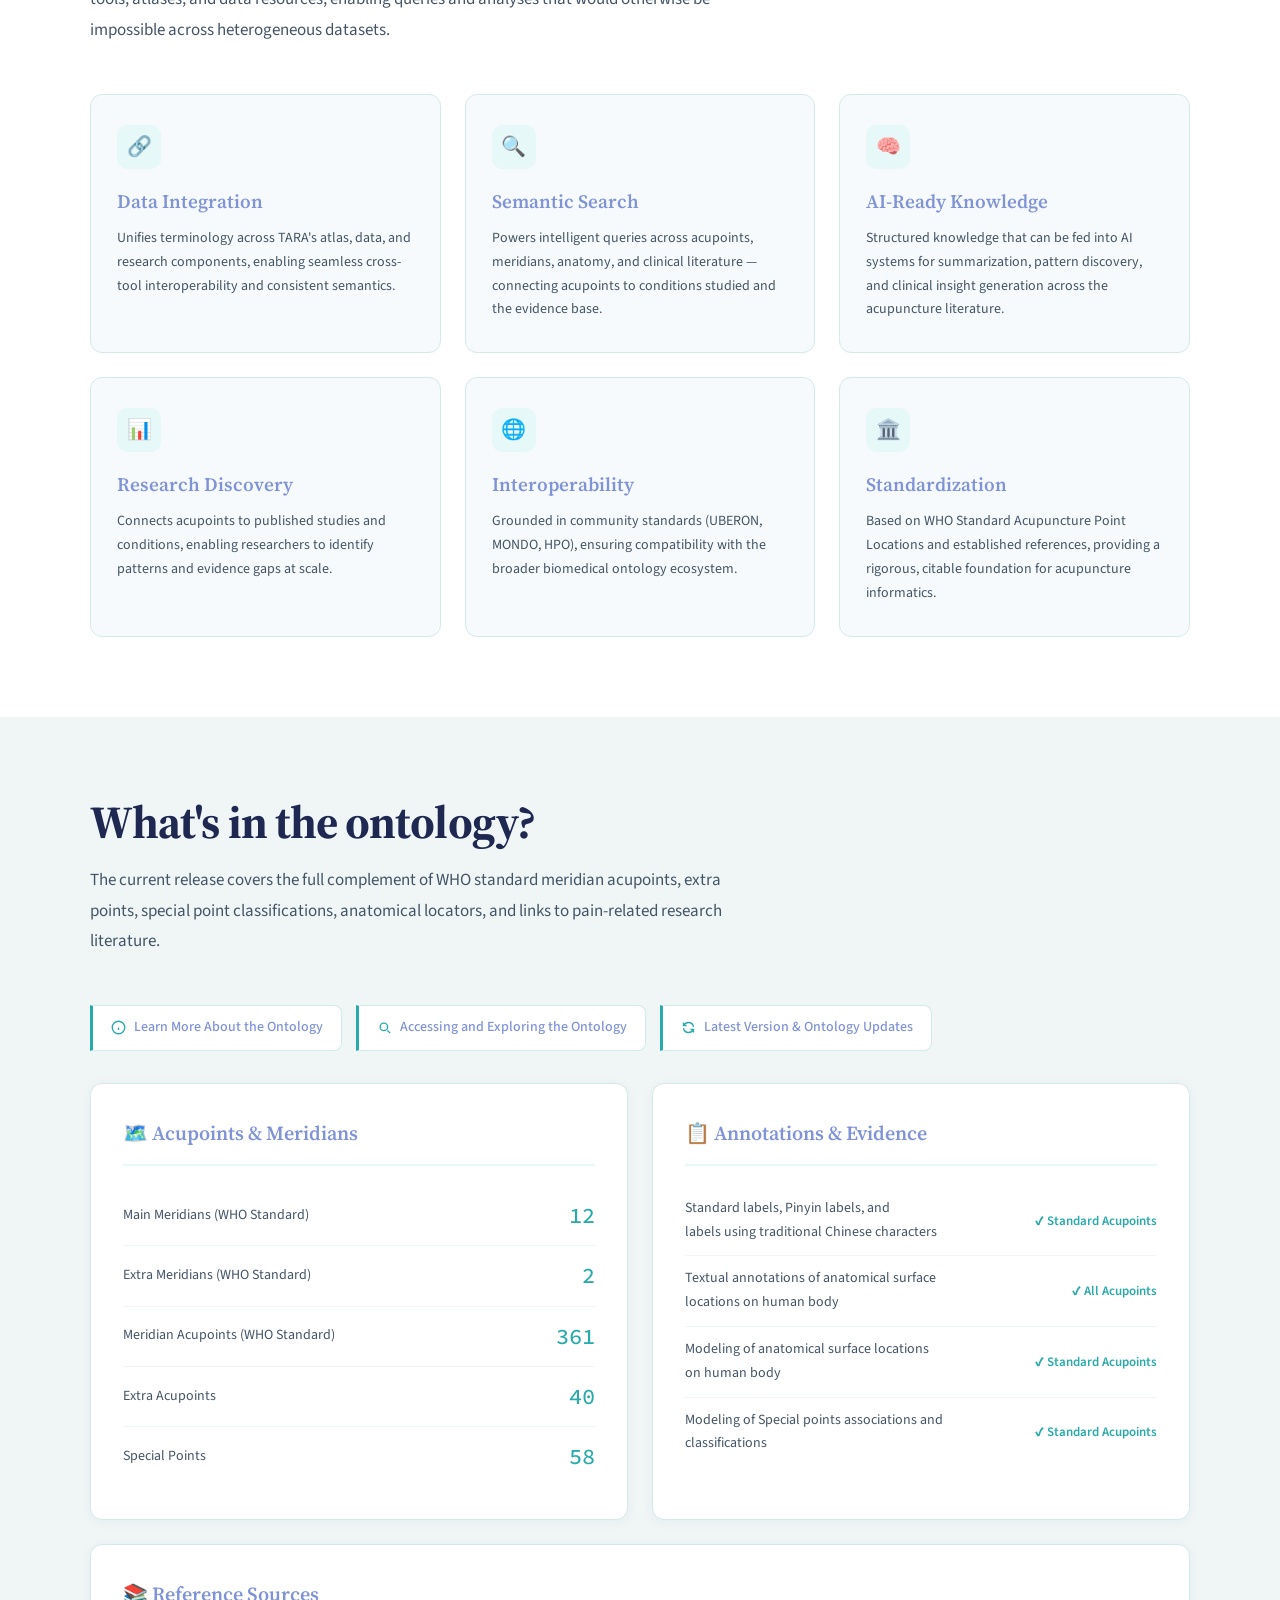
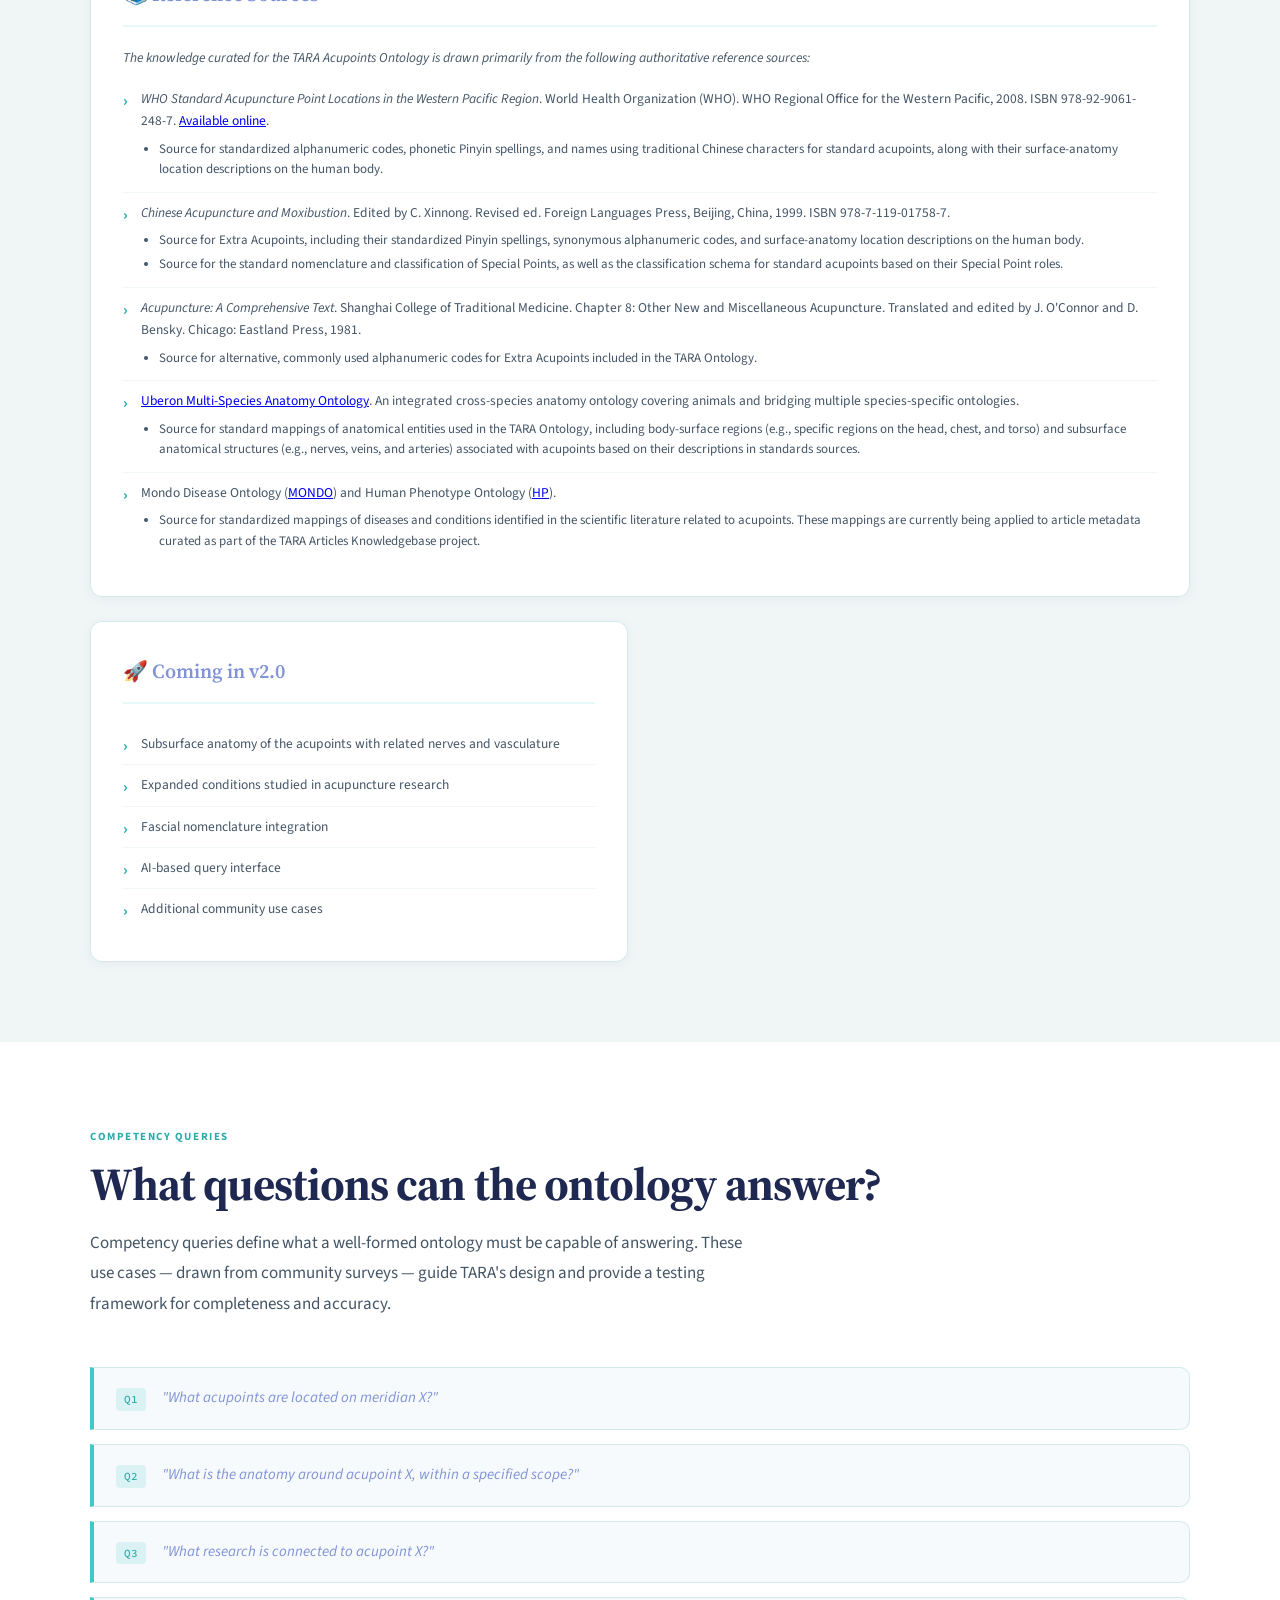
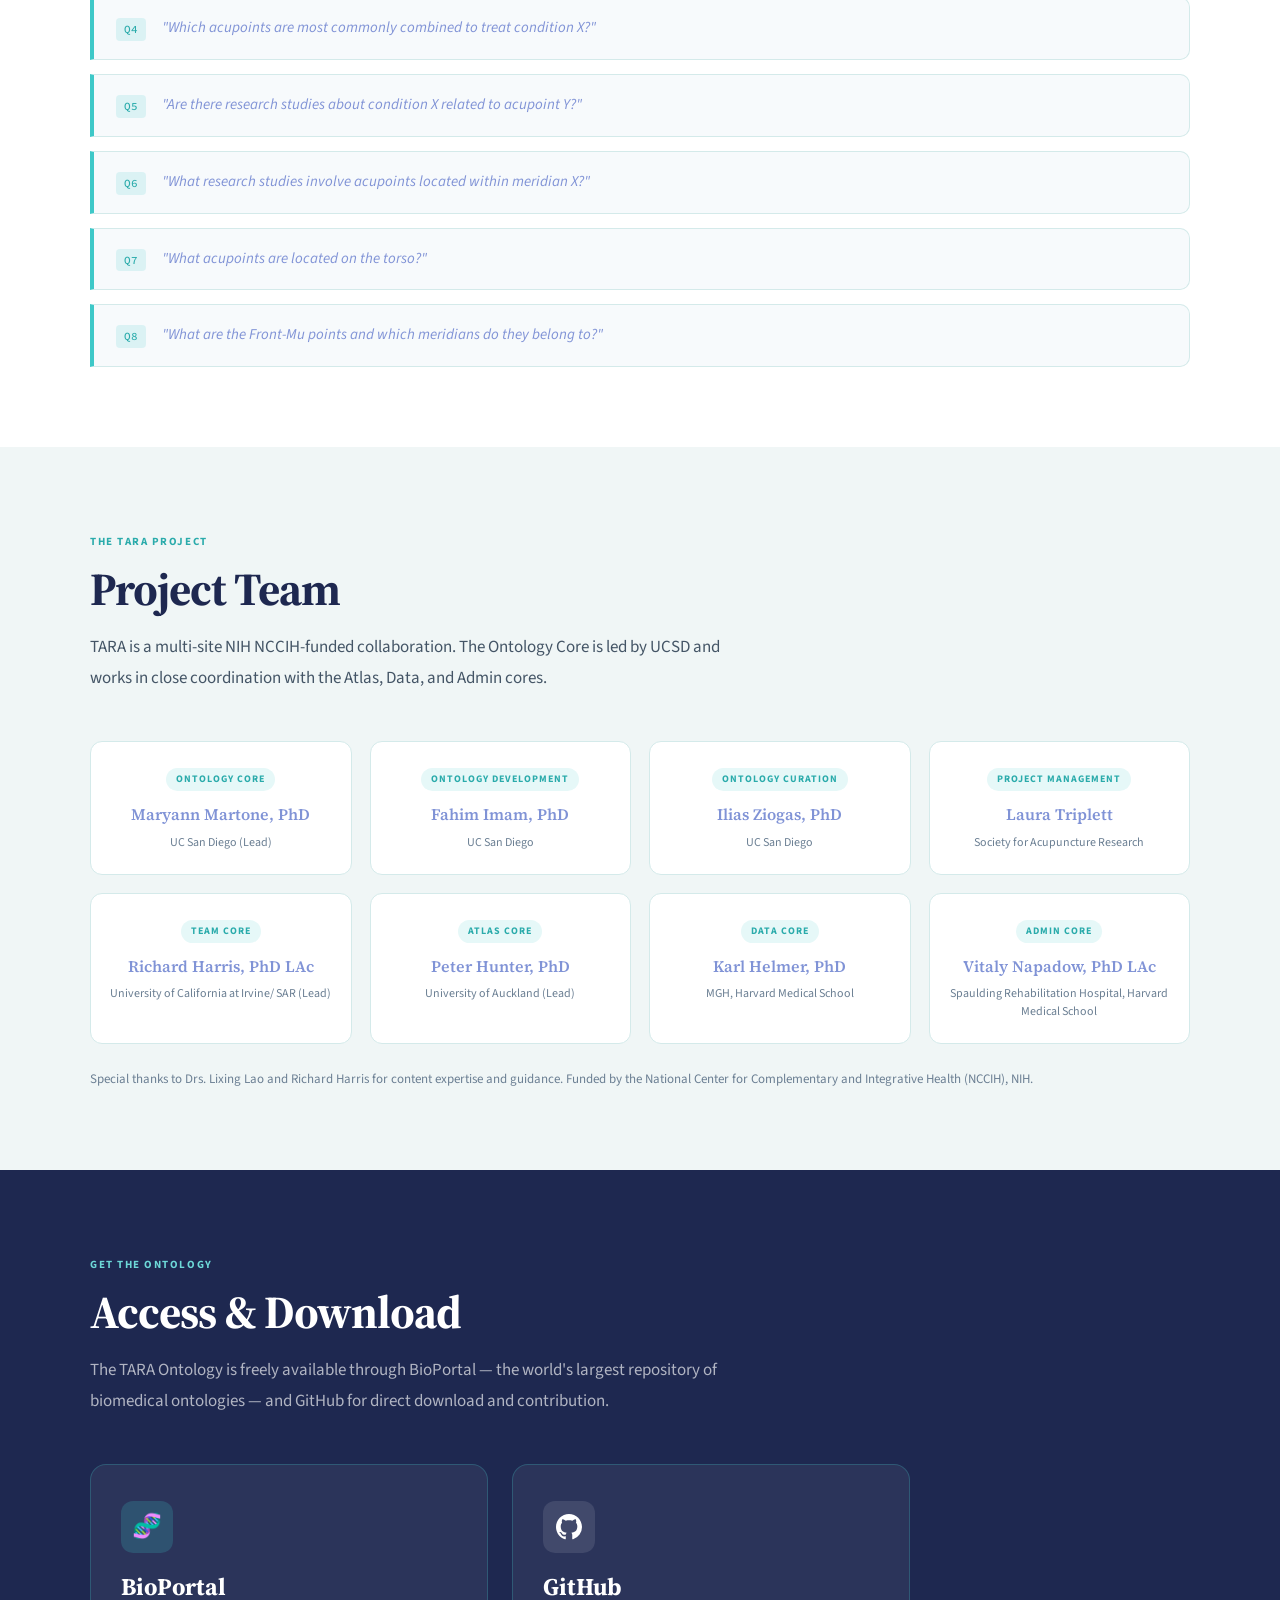
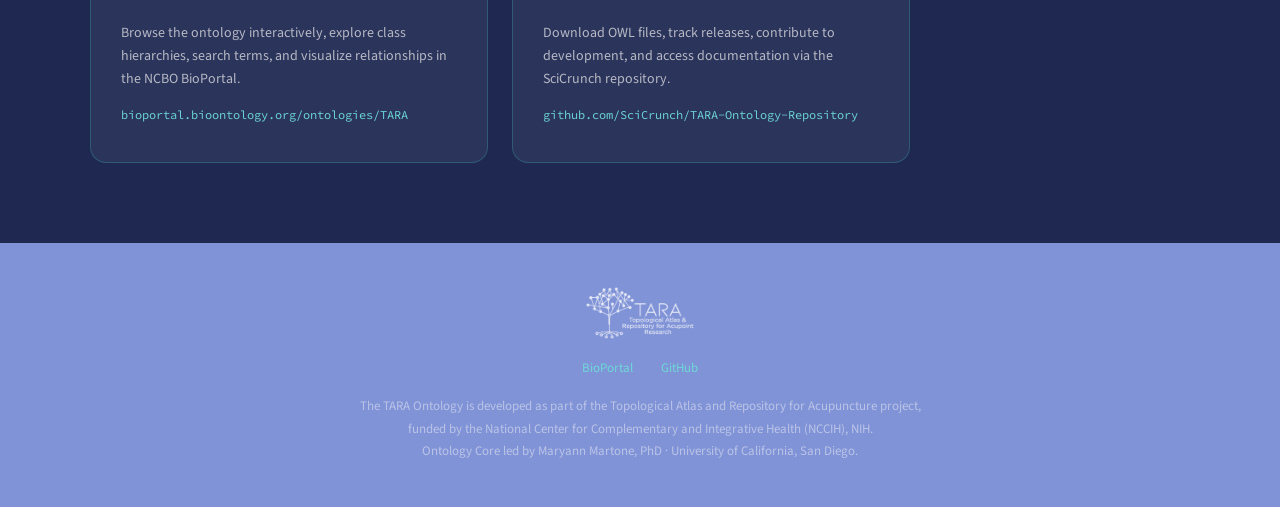
==== commit f97bd342: "updated file" ====
--- a/website/index.html
+++ b/website/index.html
@@ -190,29 +190,55 @@
     <div class="contents-grid">
       <div class="content-panel reveal">
         <h3>🗺️ Acupoints &amp; Meridians</h3>
-        <div class="stat-row"><span>Main Meridians</span><span class="stat-num">12</span></div>
-        <div class="stat-row"><span>Extra Meridians</span><span class="stat-num">2</span></div>
+        <div class="stat-row"><span>Main Meridians (WHO Standard)</span><span class="stat-num">12</span></div>
+        <div class="stat-row"><span>Extra Meridians (WHO Standard)</span><span class="stat-num">2</span></div>
         <div class="stat-row"><span>Meridian Acupoints (WHO Standard)</span><span class="stat-num">361</span></div>
-        <div class="stat-row"><span>Extra Acupoints</span><span class="stat-num">40</span></div>
-        <div class="stat-row"><span>Special Points</span><span class="stat-num">58</span></div>
+        <div class="stat-row"><span>Extra Acupoints </span><span class="stat-num">40</span></div>
+        <div class="stat-row"><span>Special Points </span><span class="stat-num">58</span></div>
       </div>
       <div class="content-panel reveal">
         <h3>📋 Annotations &amp; Evidence</h3>
-        <div class="stat-row"><span>Chinese &amp; pinyin names</span><span class="stat-check">✓ All points</span></div>
-        <div class="stat-row"><span>Anatomical locators</span><span class="stat-check">✓ Meridian points</span></div>
-        <div class="stat-row"><span>Special point role classifications</span><span class="stat-check">✓ Included</span></div>
-        <div class="stat-row"><span>Pain-condition research links</span><span class="stat-check">✓ Included</span></div>
-        <div class="stat-row"><span>DOI-linked article references</span><span class="stat-check">✓ Included</span></div>
-      </div>
-      <div class="content-panel reveal">
+        <div class="stat-row"><span>Standard labels, Pinyin labels, and <br>labels using traditional Chinese characters</span><span class="stat-check"> &#10004 Standard Acupoints</span></div>
+        <div class="stat-row"><span>Textual annotations of anatomical surface <br>locations on human body</span><span class="stat-check">&#10004 All Acupoints</span></div>
+        <div class="stat-row"><span>Modeling of anatomical surface locations <br>on human body</span><span class="stat-check">&#10004 Standard Acupoints</span></div>
+
+        <div class="stat-row"><span>Modeling of Special points associations and <br>classifications</span><span class="stat-check">&#10004 Standard Acupoints</span></div>
+
+      </div>
+      <div class="content-panel content-panel--full reveal">
         <h3>📚 Reference Sources</h3>
-        <div class="source-item">World Health Organization. Regional Office for the Western Pacific (2008). WHO standard acupuncture point locations in the Western Pacific region. WHO Regional Office for the Western Pacific. https://iris.who.int/handle/10665/353407</div>
-        <div class="source-item">D. Liangyue, G. Yijun, H. Shuhui, et al. Chinese Acupuncture and Moxibustion. Revised ed. Chief editor:
- Cheng Xinnong. Foreign Languages Press, Beijing, 1999. ISBN-13: 978-7-119-01758-7.
-</div>
-        <div class="source-item">UBERON Anatomy Ontology (Anatomical surface locations of the acupoints)</div>
-        <div class="source-item">MONDO &amp; Human Phenotype Ontology (Disease and onditions)</div>
-        <div class="source-item">Foundational Model of Anatomy (FMA)</div>
+        <p class="source-intro">The knowledge curated for the TARA Acupoints Ontology is drawn primarily from the following authoritative reference sources:</p>
+        <div class="source-item">
+          <p><em>WHO Standard Acupuncture Point Locations in the Western Pacific Region</em>. World Health Organization (WHO). WHO Regional Office for the Western Pacific, 2008. ISBN 978-92-9061-248-7. <a href="https://iris.who.int/handle/10665/353407" target="_blank">Available online</a>.</p>
+          <ul>
+            <li>Source for standardized alphanumeric codes, phonetic Pinyin spellings, and names using traditional Chinese characters for standard acupoints, along with their surface-anatomy location descriptions on the human body.</li>
+          </ul>
+        </div>
+        <div class="source-item">
+          <p><em>Chinese Acupuncture and Moxibustion</em>. Edited by C. Xinnong. Revised ed. Foreign Languages Press, Beijing, China, 1999. ISBN 978-7-119-01758-7.</p>
+          <ul>
+            <li>Source for Extra Acupoints, including their standardized Pinyin spellings, synonymous alphanumeric codes, and surface-anatomy location descriptions on the human body.</li>
+            <li>Source for the standard nomenclature and classification of Special Points, as well as the classification schema for standard acupoints based on their Special Point roles.</li>
+          </ul>
+        </div>
+        <div class="source-item">
+          <p><em>Acupuncture: A Comprehensive Text</em>. Shanghai College of Traditional Medicine. Chapter 8: Other New and Miscellaneous Acupuncture. Translated and edited by J. O'Connor and D. Bensky. Chicago: Eastland Press, 1981.</p>
+          <ul>
+            <li>Source for alternative, commonly used alphanumeric codes for Extra Acupoints included in the TARA Ontology.</li>
+          </ul>
+        </div>
+        <div class="source-item">
+          <p><a href="https://obofoundry.org/ontology/uberon.html" target="_blank">Uberon Multi-Species Anatomy Ontology</a>. An integrated cross-species anatomy ontology covering animals and bridging multiple species-specific ontologies.</p>
+          <ul>
+            <li>Source for standard mappings of anatomical entities used in the TARA Ontology, including body-surface regions (e.g., specific regions on the head, chest, and torso) and subsurface anatomical structures (e.g., nerves, veins, and arteries) associated with acupoints based on their descriptions in standards sources.</li>
+          </ul>
+        </div>
+        <div class="source-item">
+          <p>Mondo Disease Ontology (<a href="https://www.ebi.ac.uk/ols4/ontologies/mondo" target="_blank">MONDO</a>) and Human Phenotype Ontology (<a href="https://www.ebi.ac.uk/ols4/ontologies/hp" target="_blank">HP</a>).</p>
+          <ul>
+            <li>Source for standardized mappings of diseases and conditions identified in the scientific literature related to acupoints. These mappings are currently being applied to article metadata curated as part of the TARA Articles Knowledgebase project.</li>
+          </ul>
+        </div>
       </div>
       <div class="content-panel reveal">
         <h3>🚀 Coming in v2.0</h3>
--- a/website/tara-ontology-website.css
+++ b/website/tara-ontology-website.css
@@ -410,6 +410,10 @@
   gap: 24px;
 }
 
+.content-panel--full {
+  grid-column: 1 / -1;
+}
+
 .content-panel {
   background: var(--white);
   border: 1px solid var(--border);
@@ -468,6 +472,31 @@
 }
 
 .source-item:last-child { border-bottom: none; }
+
+.source-intro {
+  font-size: 13.5px;
+  color: var(--text-mid);
+  line-height: 1.65;
+  margin: 0 0 10px 0;
+  font-style: italic;
+}
+
+.source-item p {
+  margin: 0;
+}
+
+.source-item ul {
+  margin: 6px 0 0 0;
+  padding-left: 18px;
+  list-style: disc;
+}
+
+.source-item ul li {
+  font-size: 13px;
+  color: var(--text-mid);
+  line-height: 1.6;
+  margin-bottom: 3px;
+}
 
 /* ── CONTENTS LINKS ─────────────────────── */
 .contents-links {
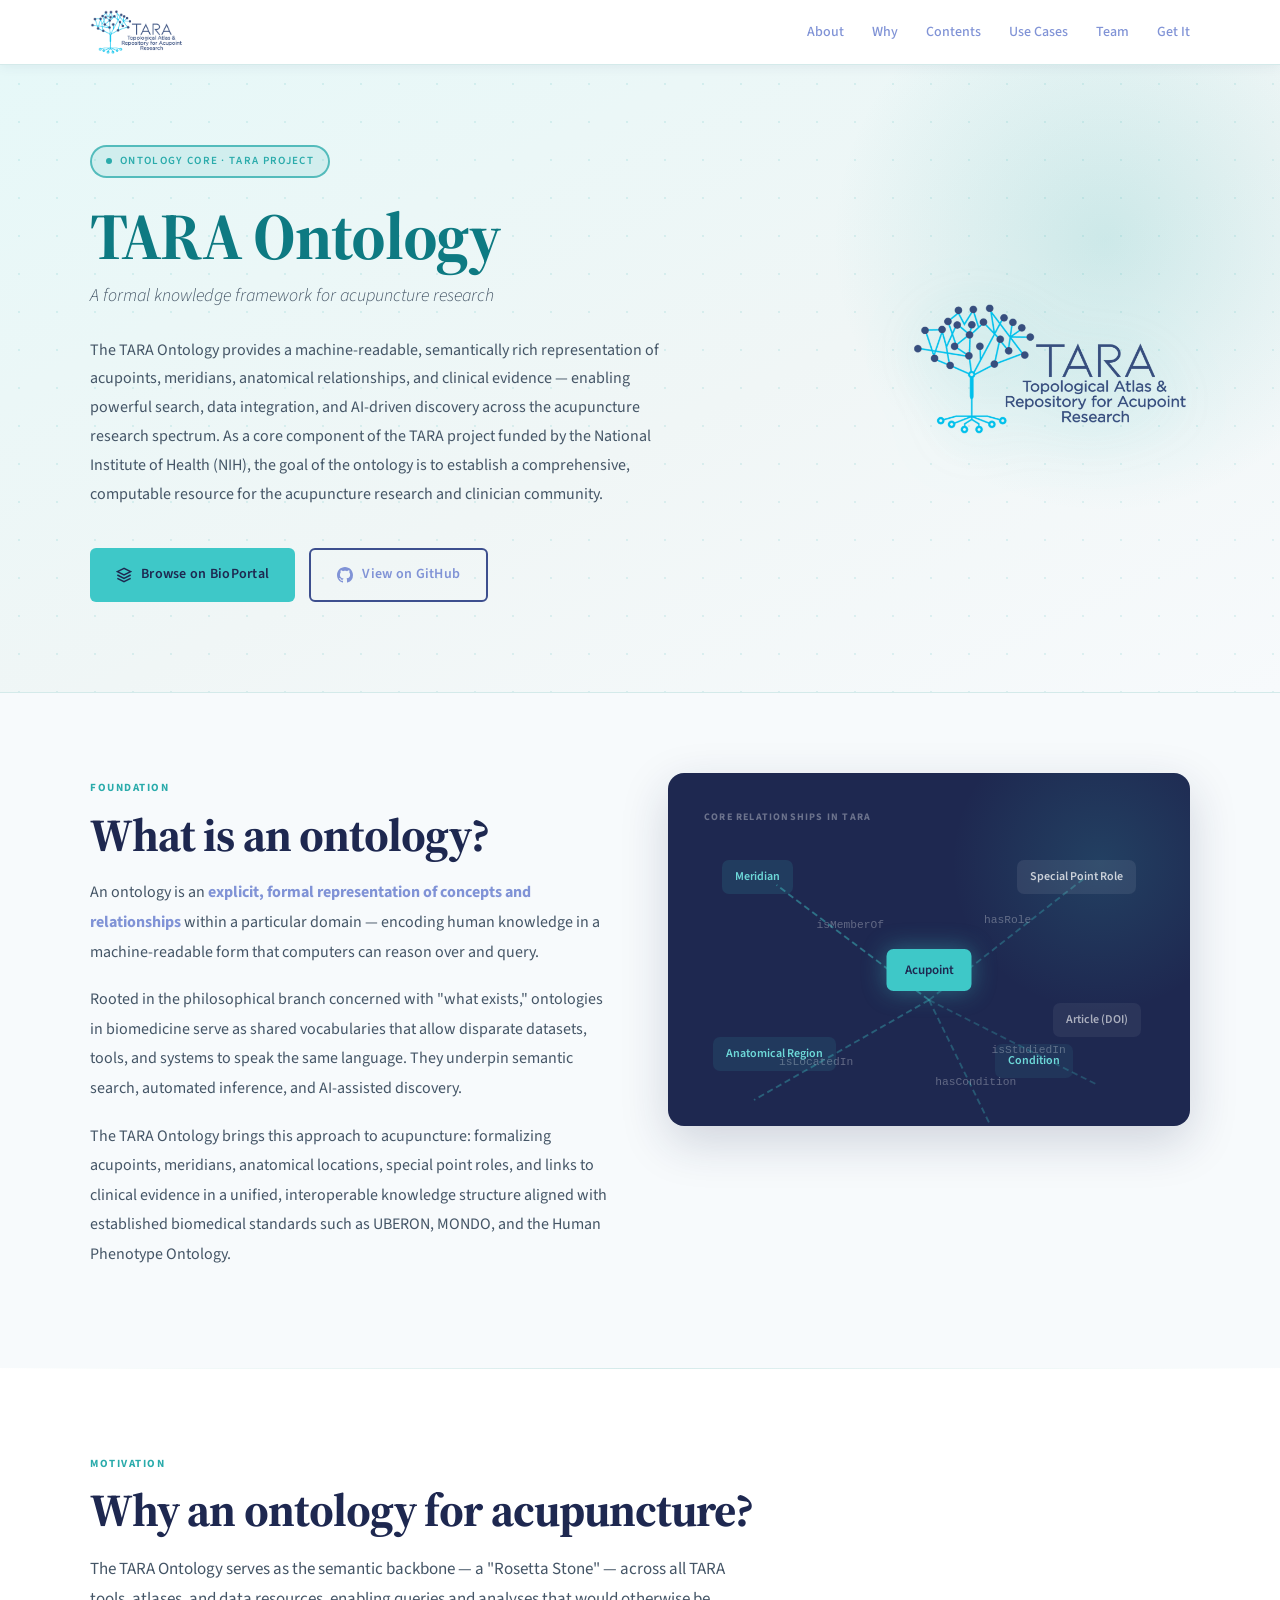
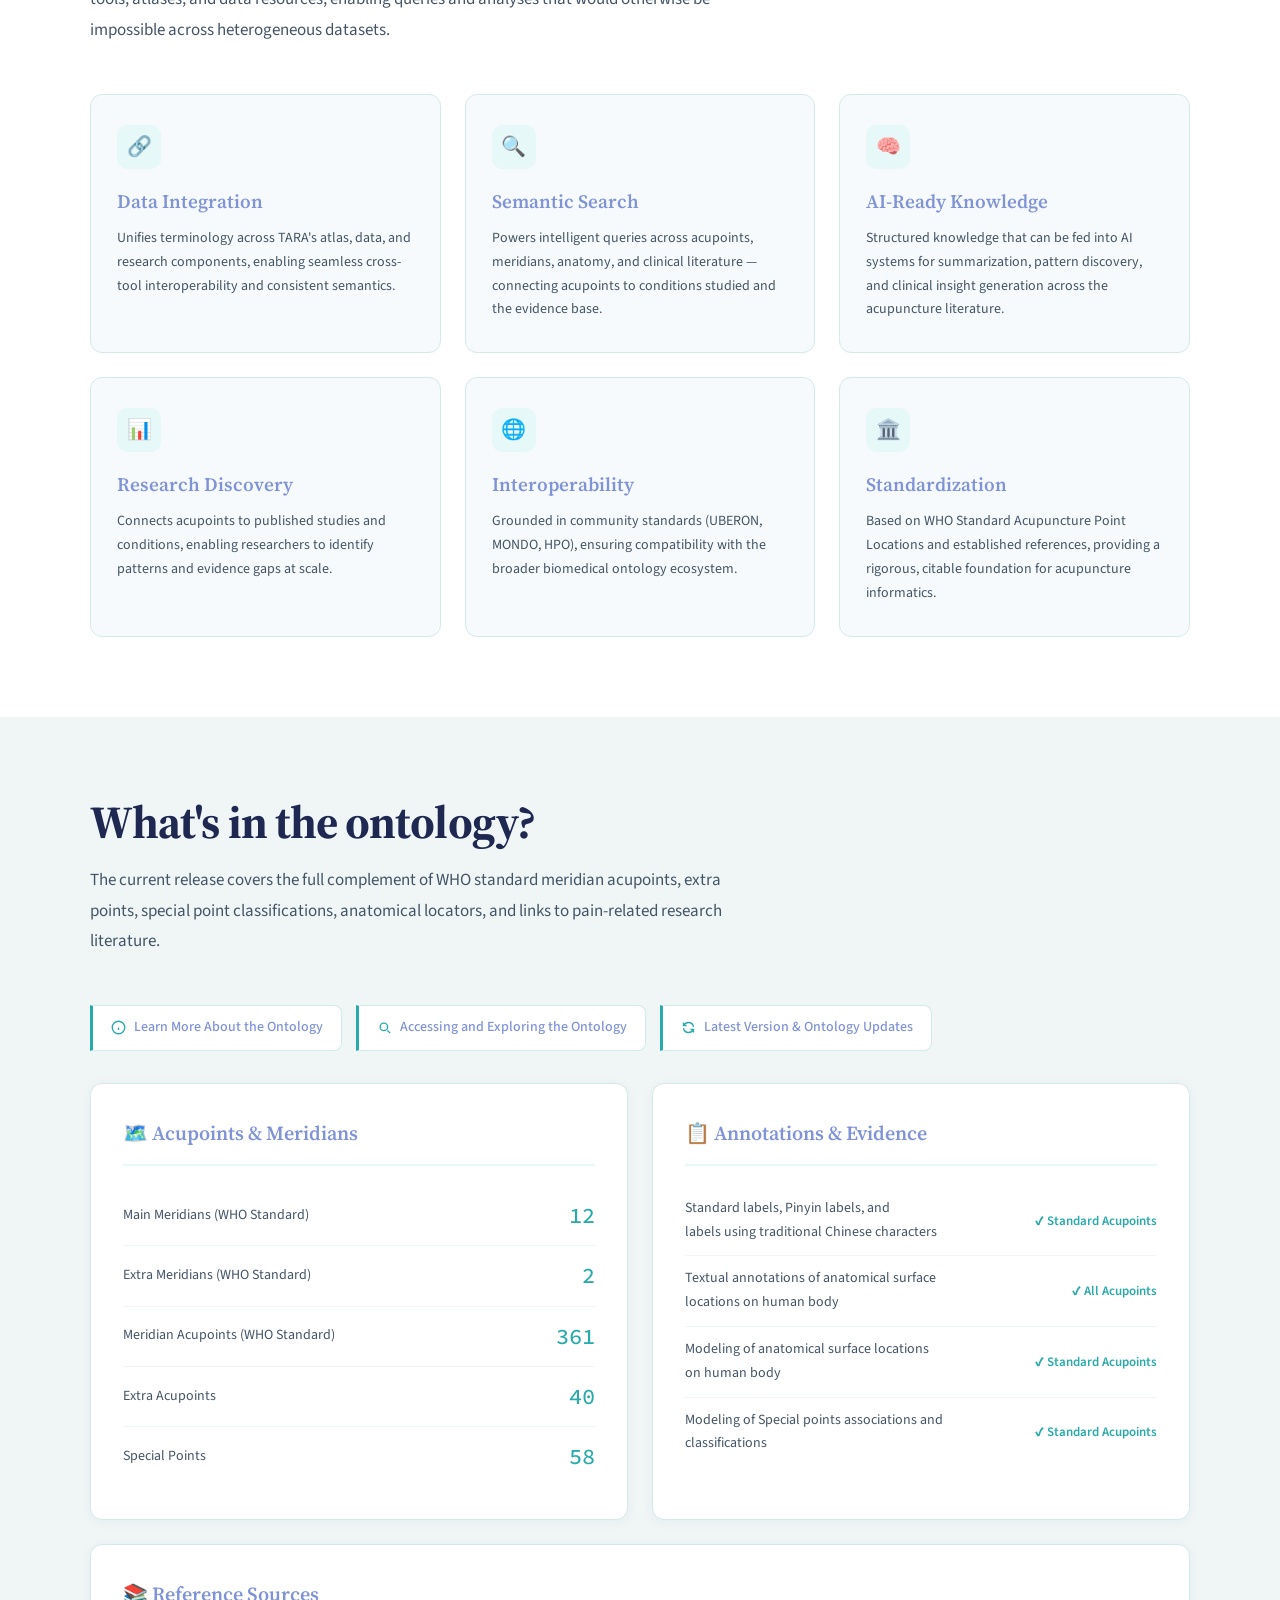
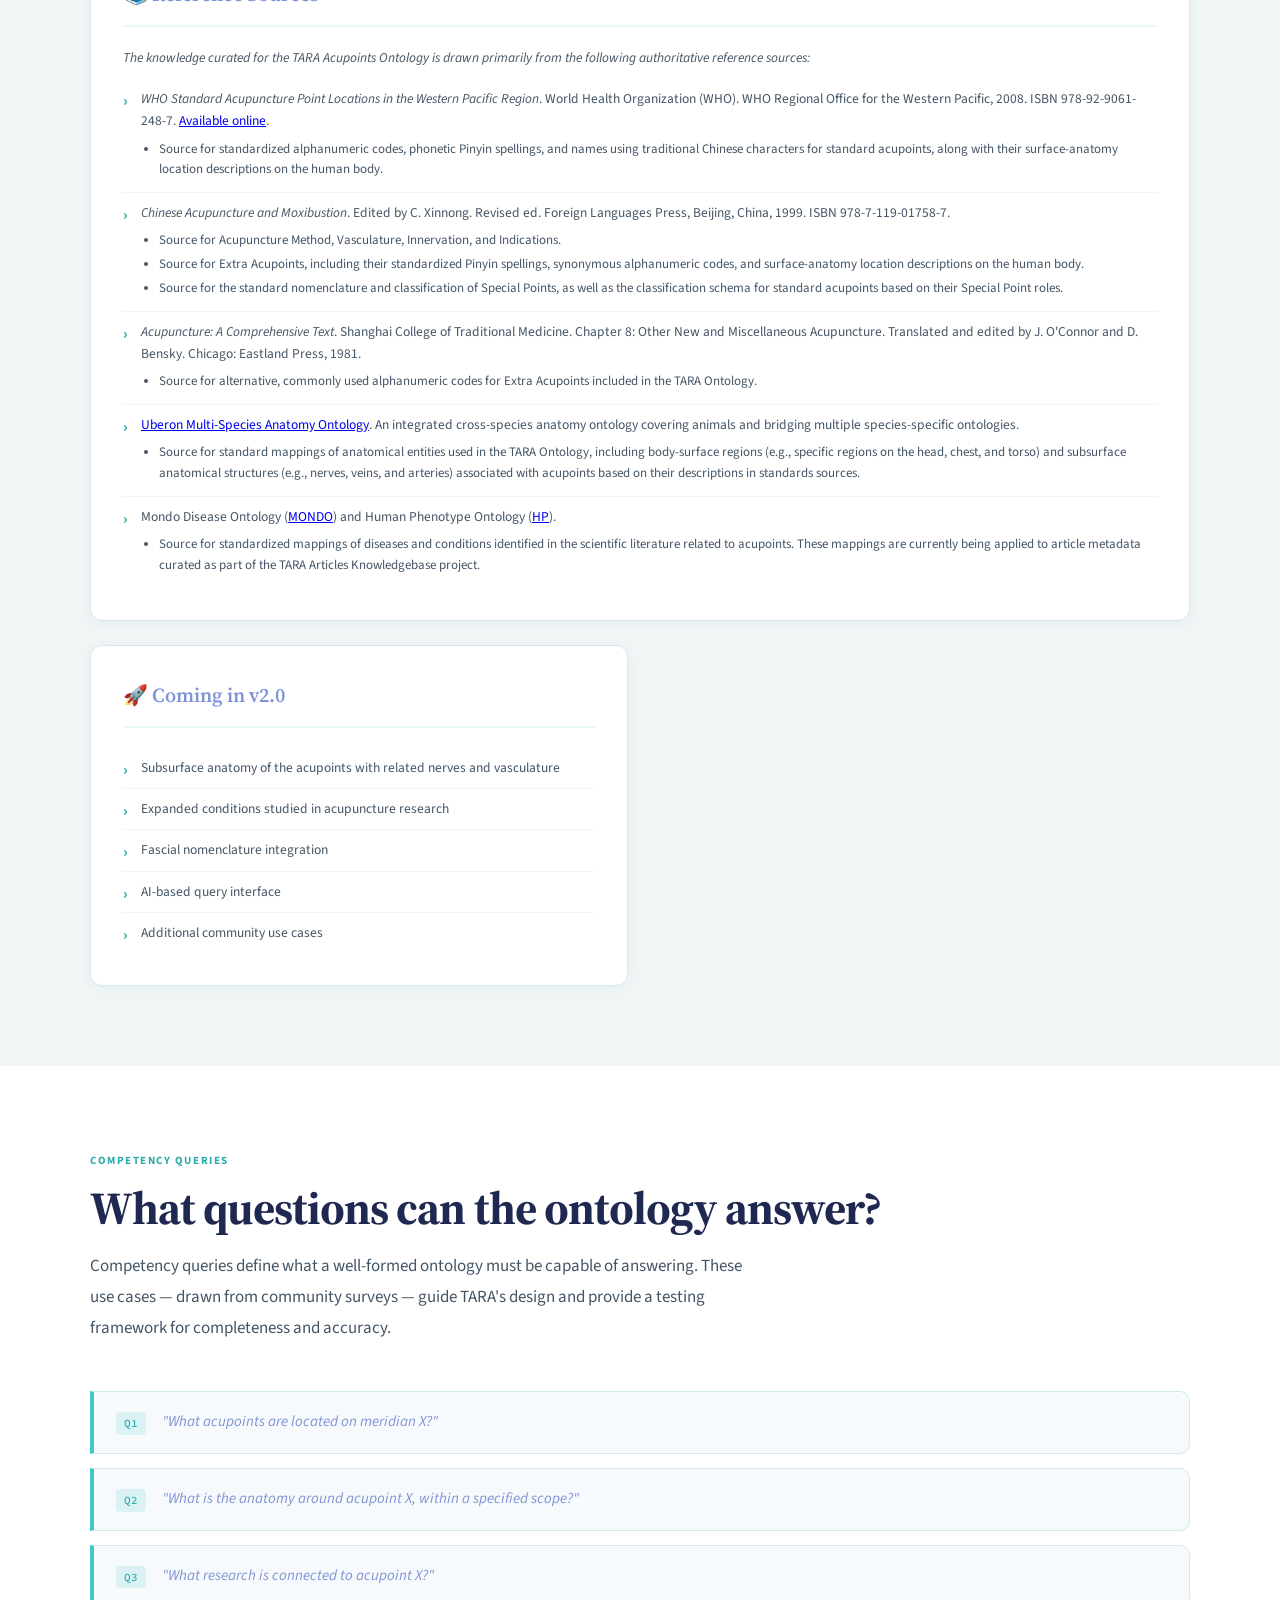
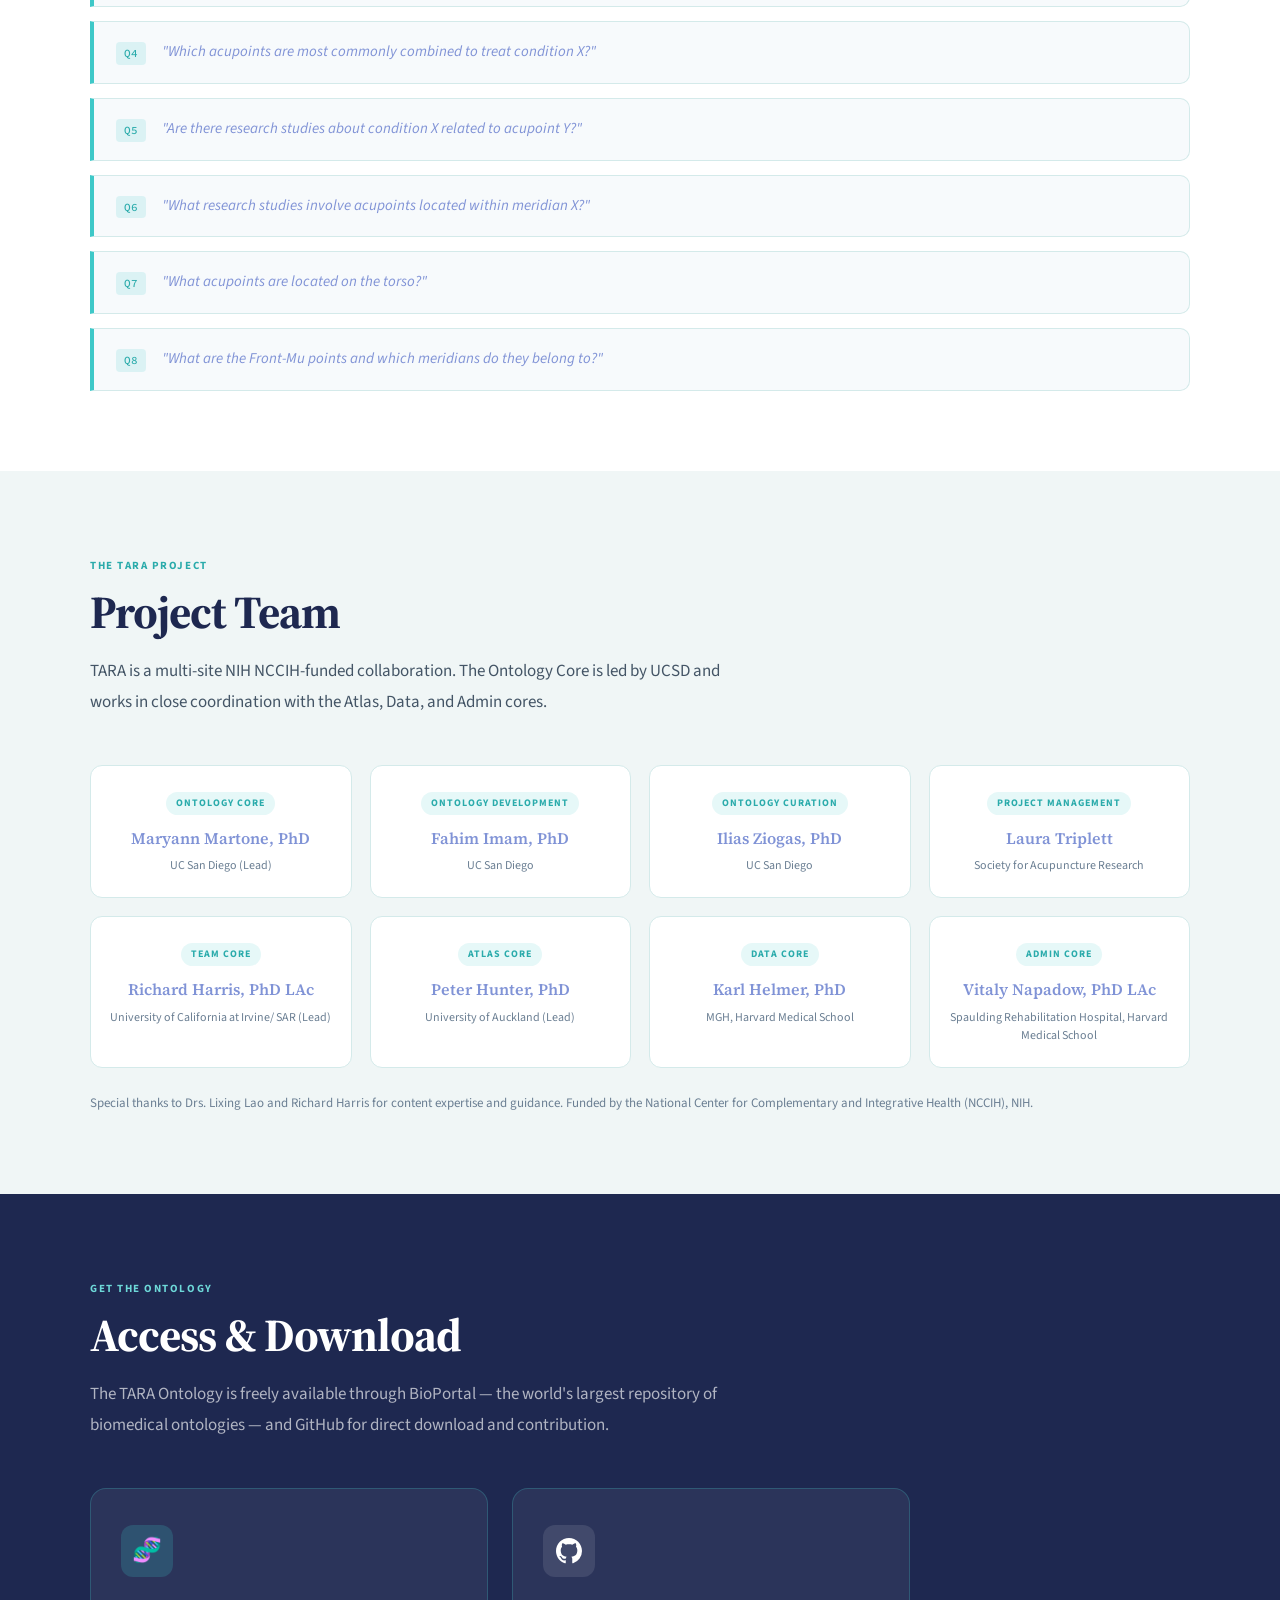
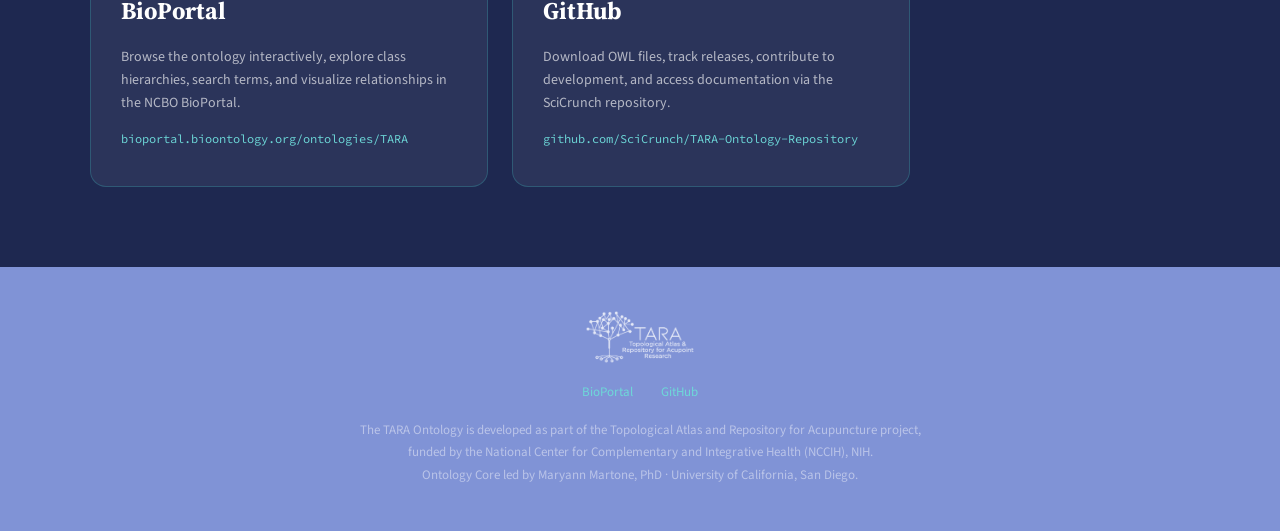
==== commit ddaea777: "updated file" ====
--- a/website/index.html
+++ b/website/index.html
@@ -217,6 +217,7 @@
         <div class="source-item">
           <p><em>Chinese Acupuncture and Moxibustion</em>. Edited by C. Xinnong. Revised ed. Foreign Languages Press, Beijing, China, 1999. ISBN 978-7-119-01758-7.</p>
           <ul>
+            <li>Source for Acupuncture Method, Vasculature, Innervation, and Indications.</li>
             <li>Source for Extra Acupoints, including their standardized Pinyin spellings, synonymous alphanumeric codes, and surface-anatomy location descriptions on the human body.</li>
             <li>Source for the standard nomenclature and classification of Special Points, as well as the classification schema for standard acupoints based on their Special Point roles.</li>
           </ul>
